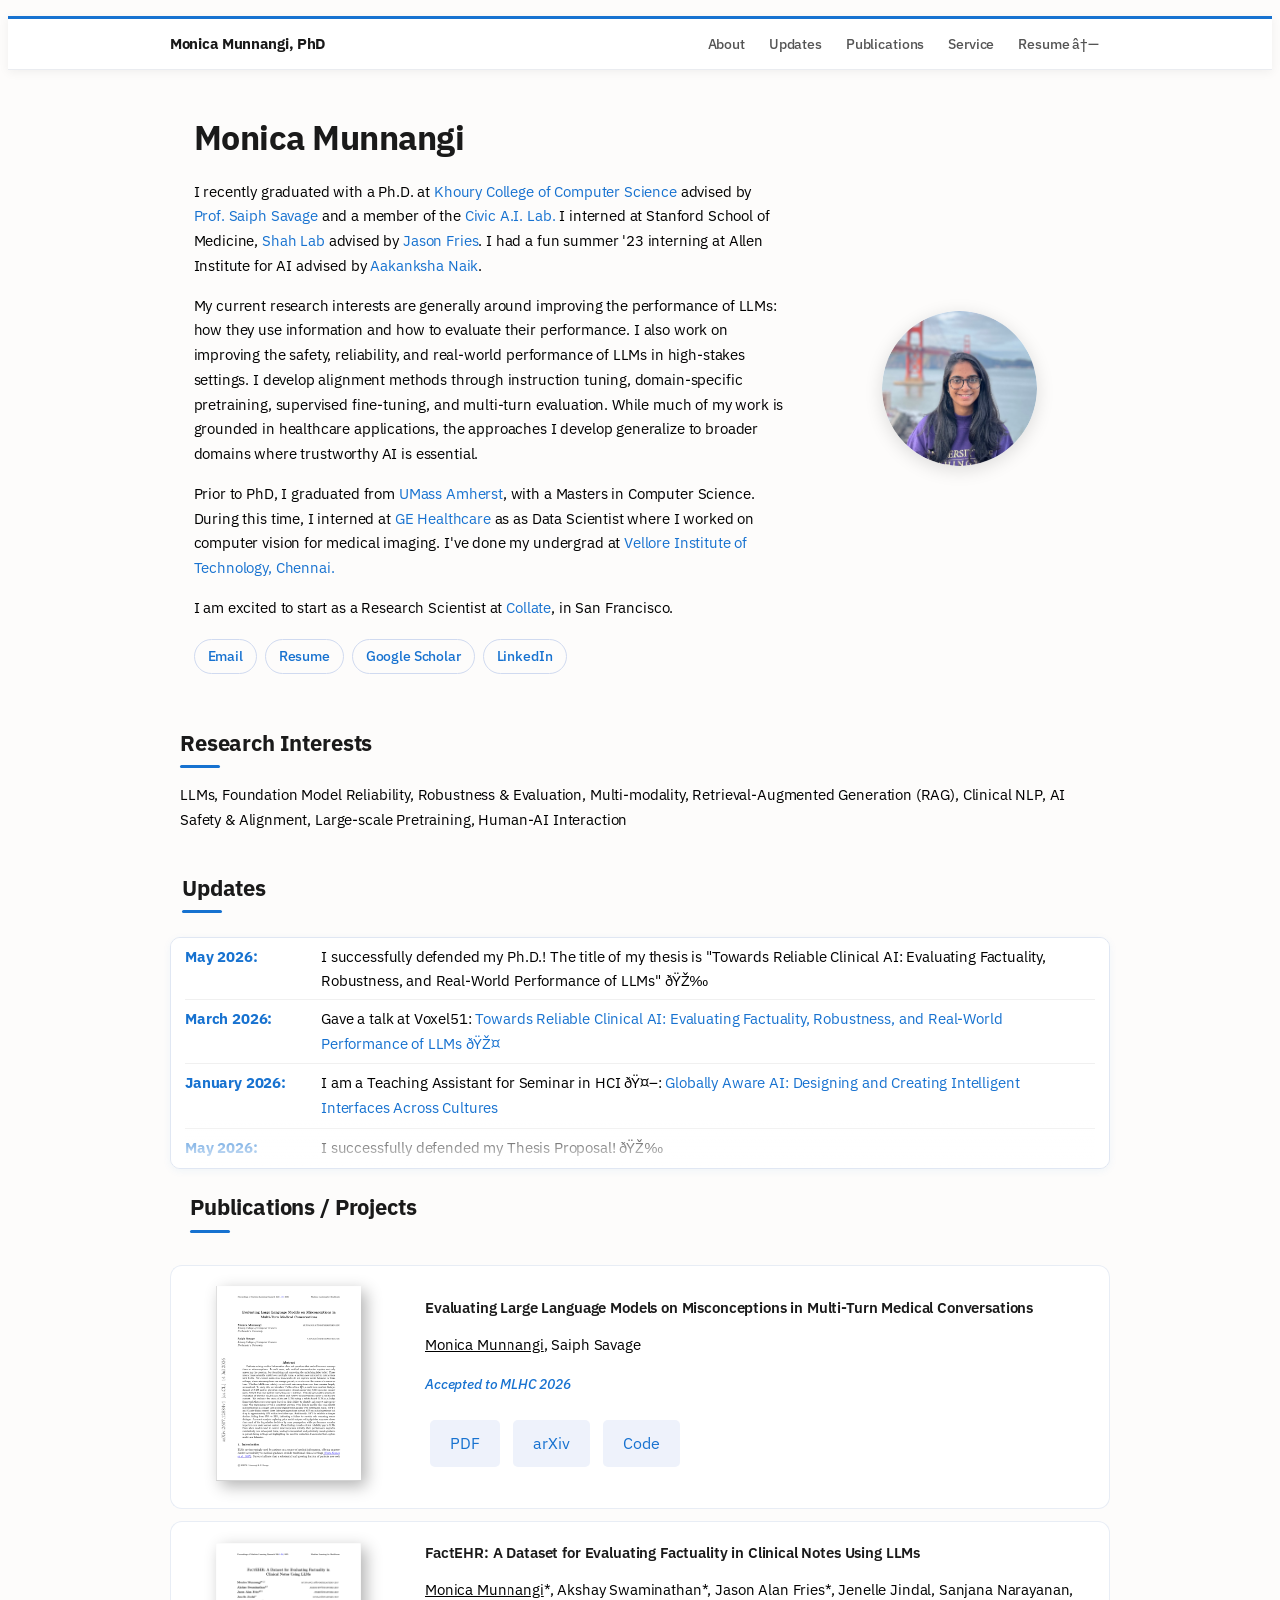
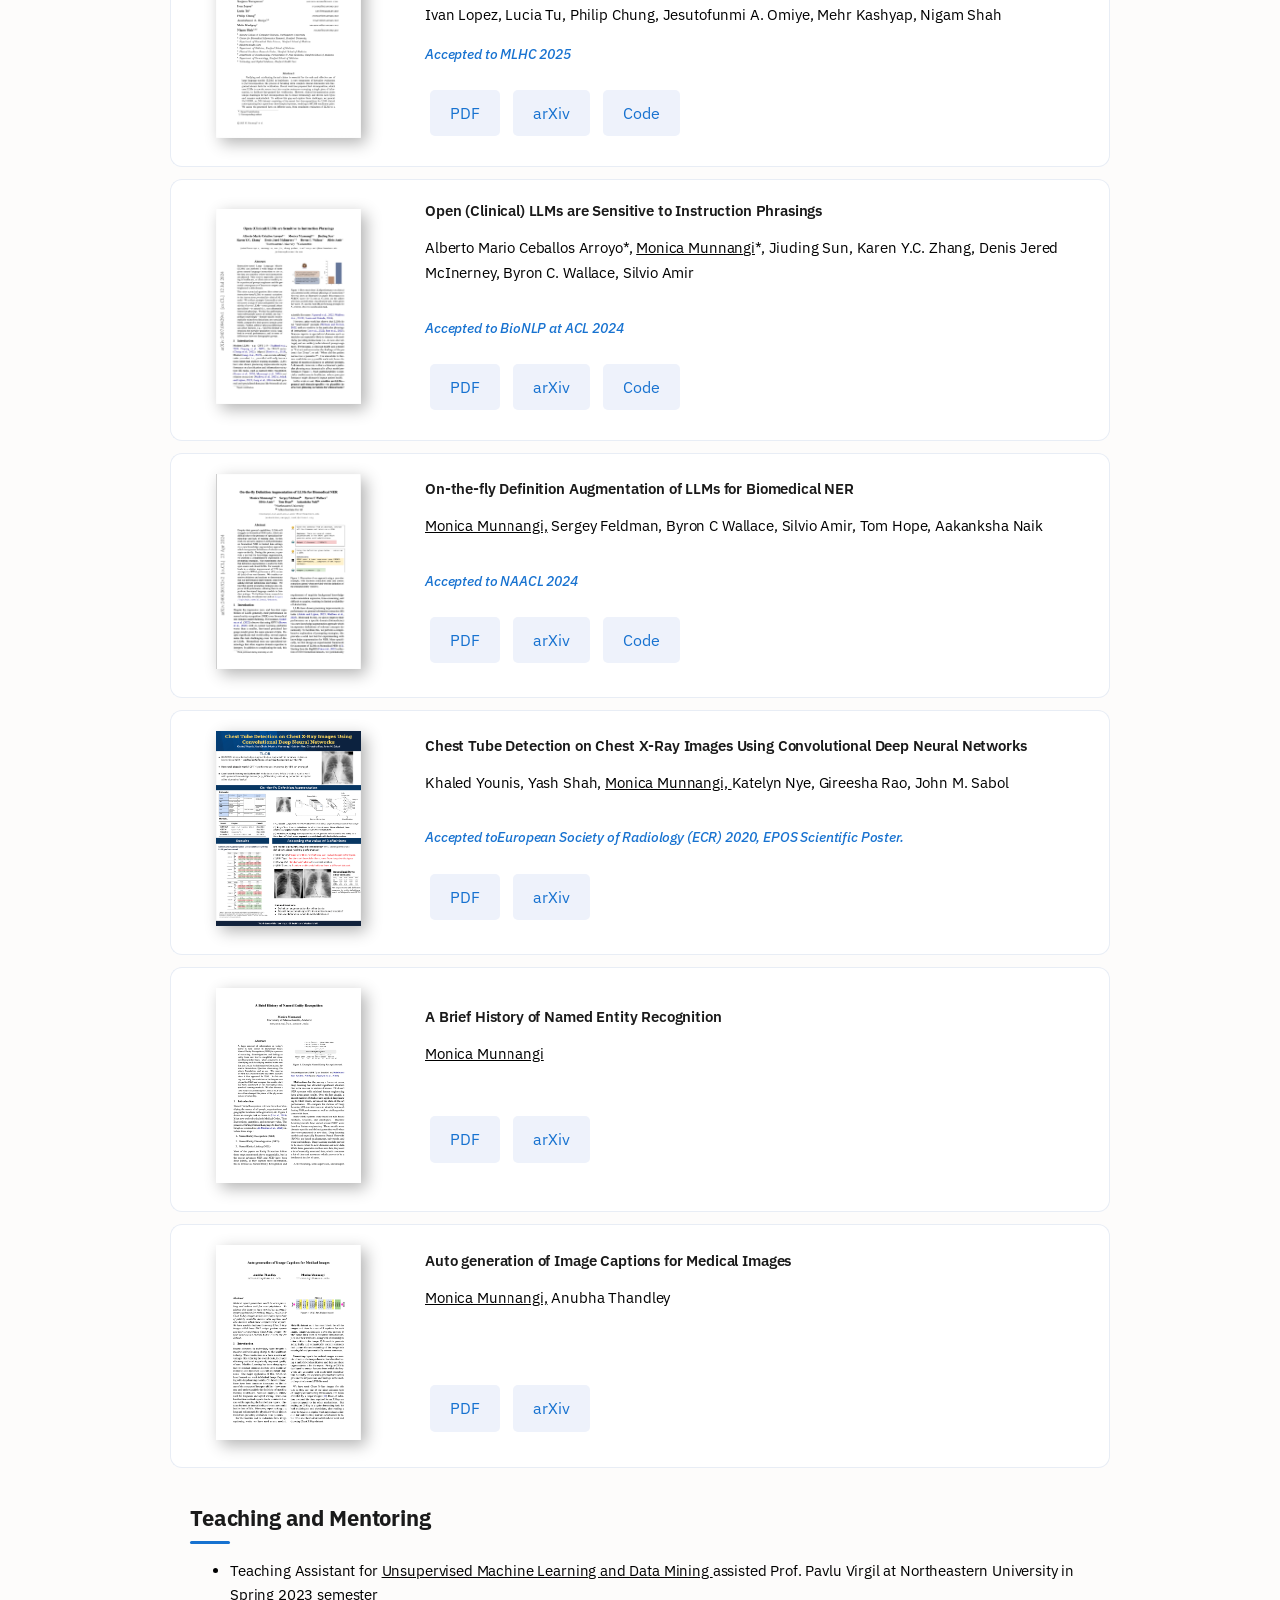
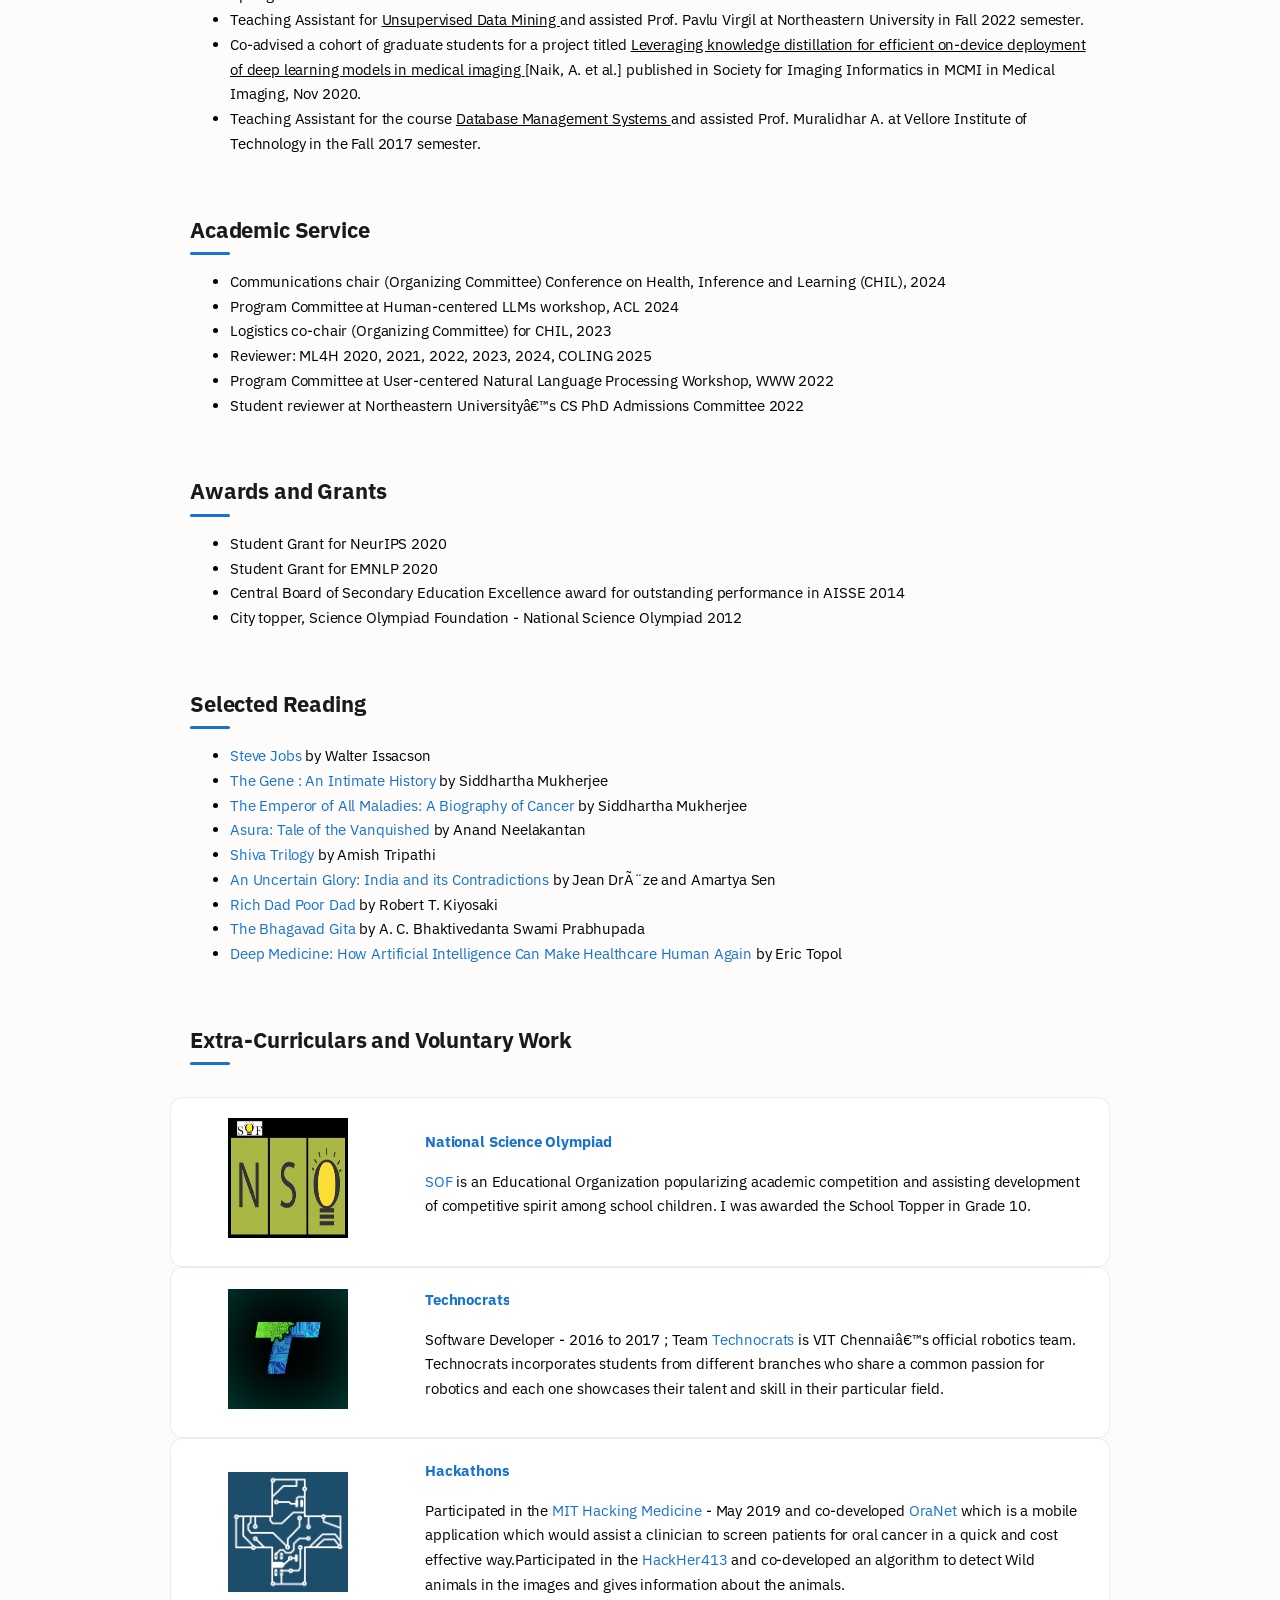
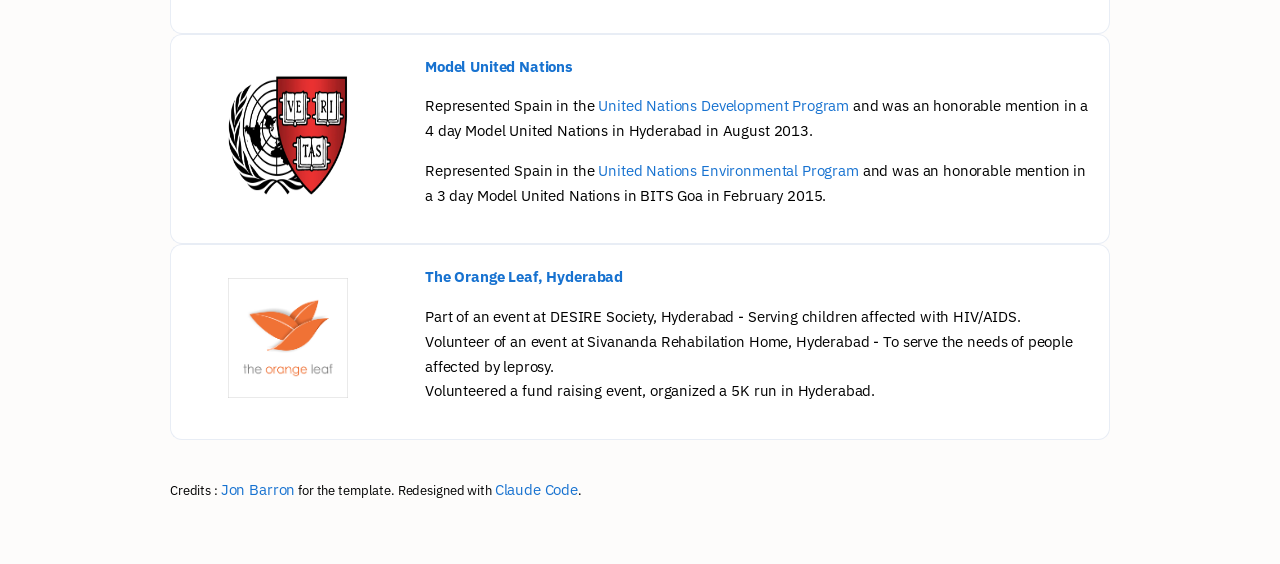
==== index.html @ e44459d0 "Updated phd title" ====
<!DOCTYPE HTML>
<html lang="en">

<style>
    /* Basic styling for buttons */
    .button {
      display: inline-block;
      padding: 10px 20px;
      margin: 10px 5px;
      font-size: 16px;
      color: white;
      text-align: center;
      text-decoration: none;
      border-radius: 5px;
      transition: background-color 0.3s;
    }

    .pdf-btn {
      background-color: #eef2fb;
      color: #1772d0;
    }

    .pdf-btn:hover {
      background-color: #1772d0;
      color: white;
    }

    .job-highlight-banner {
      margin-top: 16px;
      padding: 10px 14px;
      border-radius: 14px;
      background: linear-gradient(135deg, #dfe8ff, #91b2ff);
      color: #0f1a2b;
      border: 1px solid #6691ff;
      font-weight: 500;
      box-shadow: 0px 6px 16px rgba(15, 26, 43, 0.25);
    }

    .job-highlight-banner details {
      margin-top: 6px;
      font-weight: 400;
    }

    .job-highlight-banner summary {
      list-style: none;
      cursor: pointer;
      display: flex;
      justify-content: space-between;
      align-items: center;
      gap: 8px;
    }

    .job-highlight-banner summary::-webkit-details-marker {
      display: none;
    }

    .job-highlight-banner summary .banner-title {
      flex: 1;
      font-size: 13.5px;
      font-weight: bold;
      color: #2563eb;
    }

    .job-highlight-banner ul {
      margin: 6px 0 0 16px;
      padding: 0;
      line-height: 1.5;
    }

    .job-highlight-banner li {
      margin-bottom: 2px;
    }
  </style>
</head>
<body>



<head>
  <meta http-equiv="Content-Type" content="text/html; charset=UTF-8">
  <!-- Global site tag (gtag.js) - Google Analytics -->
  <script async src="https://www.googletagmanager.com/gtag/js?id=UA-166781485-1"></script>
  <script>
    window.dataLayer = window.dataLayer || [];
    function gtag() { dataLayer.push(arguments); }
    gtag('js', new Date());

    gtag('config', 'UA-166781485-1');
  </script>


  <title>Monica Munnangi, PhD</title>

  <meta name="author" content="Jon Barron">
  <meta name="viewport" content="width=device-width, initial-scale=1">

  <link rel="preconnect" href="https://fonts.googleapis.com">
  <link rel="preconnect" href="https://fonts.gstatic.com" crossorigin>
  <link href="https://fonts.googleapis.com/css2?family=IBM+Plex+Sans:ital,wght@0,300;0,400;0,500;0,600;0,700;1,400;1,700&display=swap" rel="stylesheet">
  <link rel="stylesheet" type="text/css" href="stylesheet.css">
  <link rel="icon" type="image/png" href="images/CICS.jpeg">
</head>

<body>

<nav class="site-nav">
  <div class="site-nav-inner">
    <a href="#about" class="nav-brand">Monica Munnangi, PhD</a>
    <div class="nav-links-list">
      <a href="#about" class="nav-menu-item">About</a>
      <a href="#updates" class="nav-menu-item">Updates</a>
      <a href="#publications" class="nav-menu-item">Publications</a>
      <a href="#service" class="nav-menu-item">Service</a>
      <a href="data/Monica_Resume_26.pdf" class="nav-menu-item" target="_blank">Resume ↗</a>
    </div>
  </div>
</nav>

  <table id="about"
    style="width:100%;max-width:940px;border:0px;border-spacing:0px;border-collapse:separate;margin-right:auto;margin-left:auto;">
    <tbody>
      <tr style="padding:0px">
        <td style="padding:0px">
          <table
            style="width:100%;border:0px;border-spacing:0px;border-collapse:separate;margin-right:auto;margin-left:auto;">
            <tbody>
              <tr style="padding:0px">
                <td style="padding:2.5%;width:68%;vertical-align:middle">
                  <p>
                    <name>Monica Munnangi</name>
                  </p>
                  
                  <!-- <div class="job-highlight-banner">
                    <details open>
                      <summary>
                        <span class="banner-title">🚀 On the Job Market (Summer 2026): Research Scientist | Applied Scientist | ML Scientist</span>
                        <span class="banner-arrow">▾</span>
                      </summary>
                      <div style="margin-top: 10px; padding-left: 15px; border-left: 3px solid #e5e7eb;">
                        <p>
                          I evaluate and build LLMs that work reliably in the real world. My research focuses on making
                          foundation models trustworthy enough to deploy in high-stakes settings like healthcare and beyond.
                        </p>
                        <p><strong>Track Record:</strong></p>
                        <ul>
                          <li>Published several papers as a lead author on LLM evaluation, safety &amp; reliability (NAACL, ACL, MLHC)</li>
                          <li>Trained &amp; fine-tuned LLMs across multi-GPU clusters (DeepSpeed, PyTorch)</li>
                          <li>Deployed production clinical AI at GE Healthcare</li>
                          <li>Built FactEHR: dataset for evaluating LLM factuality in healthcare</li>
                          <li>Built ThReadMed-QA: multi-turn medical dialogue benchmark from real patient questions</li>
                        </ul>
                        <p><strong>What I Do:</strong><br>
                          Train foundation models | Design evaluation benchmarks | Fine-tune for specialized domains | Build RAG systems | Ship production ML | Factuality and hallucinations
                        </p>
                        <p><em>Looking for roles where AI reliability matters: LLM training, evaluation infrastructure, AI safety, clinical AI, post-training and evaluating LLMs, designing benchmarks, or any position building foundation models people can trust. If there's a good fit, please <a href="mailto:monicamunnangi23@gmail.com">get in touch</a>—would love to chat.</em></p>
                      </div>
                    </details>
                  </div> -->

                  <style>
                    .job-highlight-banner details .banner-arrow {
                      transition: transform 0.2s ease;
                      font-size: 18px;
                      flex-shrink: 0;
                    }
                    .job-highlight-banner details[open] .banner-arrow {
                      transform: rotate(180deg);
                    }
                  </style>
                  <p>
                    I recently graduated with a Ph.D. at <a href="https://www.khoury.northeastern.edu/">Khoury College of
                    Computer Science</a> advised by <a href="https://www.saiph.org/">Prof. Saiph Savage</a>
                    and a member of the  <a href="https://civicai.khoury.northeastern.edu/">Civic A.I. Lab.</a>
                    I interned at Stanford School of Medicine,
                    <a href="https://shahlab.stanford.edu/">Shah Lab</a> advised by
                    <a href="https://web.stanford.edu/~jfries/">Jason Fries</a>.
                    I had a fun summer '23 interning  at Allen Institute for AI advised by
                    <a href="https://www.cs.cmu.edu/~anaik/">Aakanksha Naik</a>.
                  </p>
                  <p>
                    My current research interests are generally around improving the performance of LLMs: how they use information and how to evaluate their performance.
                    I also work on improving the safety, reliability, and real-world performance of LLMs in high-stakes settings.
                    I develop alignment methods through instruction tuning, domain-specific pretraining, supervised fine-tuning, and multi-turn evaluation.
                    While much of my work is grounded in healthcare applications, the approaches I develop generalize to broader domains where trustworthy AI is essential.

                    </p>
                  <p>
                    Prior to PhD, I graduated from <a href="https://www.umass.edu/">UMass Amherst</a>, with a Masters in Computer
                    Science. During this time, I interned at <a href="https://www.gehealthcare.com/">GE Healthcare</a> as as
                    Data Scientist where I worked on computer vision for medical imaging. I've done my undergrad at <a
                          href="http://chennai.vit.ac.in/">Vellore Institute of Technology, Chennai.</a>
                  </p>

                  <p>
                    I am excited to start as a Research Scientist at <a href="https://collate.com/company/about">Collate</a>, in San Francisco.
                  </p>

                  <p style="margin-top:14px;">
                    <a href="mailto:monicamunnangi23@gmail.com" class="nav-link">Email</a>
                    <a href="data/Monica_Resume_26.pdf" class="nav-link">Resume</a>
                    <a href="https://scholar.google.com/citations?user=7pquLIgAAAAJ&hl=en" class="nav-link">Google Scholar</a>
                    <a href="https://www.linkedin.com/in/monicamunnangi/" class="nav-link">LinkedIn</a>
                  </p>
                </td>
                <td style="padding:2.5%;width:32%;max-width:32%;text-align:center;vertical-align:middle">
                  <a href="images/monica_circle.png"><img style="width:155px;height:155px;border-radius:50%;object-fit:cover;box-shadow:0 4px 18px rgba(0,0,0,0.13);" alt="profile photo"
                      src="images/monica_circle.png" class="hoverZoomLink"></a>
                </td>
              </tr>
            </tbody>
          </table>

          <table
            style="width:100%;border:0px;border-spacing:0px;border-collapse:separate;margin-right:auto;margin-left:auto;">
            <tbody>
              <td style="padding:10px;width:100%;vertical-align:middle">
                <heading>Research Interests</heading>
                <div class="section-divider"></div>
                <p>
                  LLMs, Foundation Model Reliability, Robustness &amp; Evaluation, Multi-modality,
                  Retrieval-Augmented Generation (RAG), Clinical NLP, AI Safety &amp; Alignment,
                  Large-scale Pretraining, Human-AI Interaction
                </p>
              </td>
            </tbody>
          </table>

          <table id="updates">
           <tbody>
              <tr>
                <td style="padding:10px;width:100%;vertical-align:middle">
                  <heading>Updates</heading>
                  <div class="section-divider"></div>
            </tbody>
          </table>
          <div class="updates-scroll-wrap">
          <table class="updates-table">
             <tr><td><b>May 2026:</b></td><td>I successfully defended my Ph.D.! The title of my thesis is "Towards Reliable Clinical AI: Evaluating Factuality, Robustness, and Real-World Performance of LLMs" 🎉</a>
            </td></tr>
            <tr><td><b>March 2026:</b></td><td>Gave a talk at Voxel51: <a href=https://www.youtube.com/watch?v=XrVO05ioENI</a>Towards Reliable Clinical AI: Evaluating Factuality, Robustness, and Real-World Performance of LLMs 🎤 </a>
            </td></tr>
            <tr><td><b>January 2026:</b></td><td>I am a Teaching Assistant for Seminar in HCI 🤖: <a href=https://www.saiph.org/globalAI.html>Globally Aware AI: Designing and Creating Intelligent Interfaces Across Cultures</a>
            </td></tr>
            <tr><td><b>May 2026:</b></td><td>I successfully defended my Thesis Proposal! 🎉 </a>
            </td></tr>
            <tr><td><b>July 2025:</b></td><td>Our <a href=https://arxiv.org/abs/2412.12422>paper</a> titled "FactEHR: A Dataset for Evaluating Factuality in
            Clinical Notes Using LLMs" to appear at MLHC 2025 ⚕️, Mayo Clinic, MN </td></tr>
            <tr><td><b>August 2024:</b></td><td> Interned at <a href="https://shahlab.stanford.edu/">Shah lab</a>, advised by <a href="https://web.stanford.edu/~jfries/">Jason Fries, </a> in sunny California ☀️ </td></tr>
            <tr><td><b>August 2024:</b></td><td>Became a Ph.D. Candidate &#127881 </td></tr>
            <tr><td><b>June 2024:</b></td><td>Our <a href=https://arxiv.org/abs/2407.09429v1>paper</a> titled "Open (Clinical) LLMs are Sensitive to Instruction Phrasings" to appear at BioNLP at  &#128024; ACL 2024 in Thailand</td></tr>
            <tr><td><b>March 2024:</b></td><td>Our <a href="https://arxiv.org/abs/2404.00152">paper</a> titled "On-the-fly Definition Augmentation of LLMs for Biomedical NER" to appear at 🌄 NAACL 2024 in Mexico City </td></tr>
            <tr><td><b>August 2023:</b></td><td> Interned at <a href="https://allenai.org">Allen Institute for AI</a>, fortunate to work with <a href="https://www.cs.cmu.edu/~anaik/">Aakanksha Naik </a>, <a href="https://scholar.google.com/citations?user=C6-OMDIAAAAJ&hl=en">Sergey Feldman</a> and <a href="https://tomhoper.github.io/"> Tom Hope</a>, in beautiful Seattle &#127956; </td></tr>
            <tr><td><b>January 2023:</b></td><td>I am a Teaching Assistant for <a href=https://www.coursicle.com/neu/courses/DS/5230/>Unsupervised Machine Learning and Data Mining</a> in the Spring '23 semester
            </td></tr>
            <tr><td><b>September 2022:</b></td><td>I am a Teaching Assistant for <a href=https://www.saiph.org/globalAI.html>6220 Data Mining Techniques</a> in the Fall '22 semester
            </td></tr>
            <tr><td><b>September 2021:</b></td><td> Started my PhD at <a href="https://www.khoury.northeastern.edu/">Khoury College of Computer Science</a></td></tr>
<!--            <tr><td><b>July 2021:</b></td><td>Published my second <a-->
<!--                  href="https://monicamreddy.medium.com/a-full-cycle-of-surviving-thru-the-pandemic-july-5-20-21-c8cfe5e39629">story</a>-->
<!--                on Medium </td></tr>-->
<!--            <tr><td><b>July 2020</b></td><td>&nbsp;Attended by first ever conference - ICML 2020 &#8205;-->
<!--            <tr><td><b>June 2021:</b></td><td>&nbsp;Published my first <a>-->
<!--                  href="https://monicamreddy.medium.com/the-shortest-guide-to-starting-the-fitness-journey-92127e087263">story</a>-->
<!--                on Medium </td></tr> </td></tr>-->
<!--            <tr><td><b>May 2020:</b></td><td> Graduated from UMass Amherst with a Master in Computer Science</td></tr>-->
<!--            <tr><td><b>August 2019:</b></td><td> Interned at GE Healthcare as a Data Science intern &#128105;&#8205;&#9877; in Wisconsin  &#10052; </td></tr>-->
<!--            <tr><td><b>September 2018:</b></td><td> Started my Master in Computer Science at UMass Amherst</td></tr>-->
<!--            <tr><td><b>August 2018:</b></td><td> Graduated from VIT Chennai, with Bachelors in Computer Science</td></tr>-->
          </table>
          <div class="updates-fade"></div>
          </div>

          <table id="publications"
            style="width:100%;border:0px;border-spacing:0px;border-collapse:separate;margin-right:auto;margin-left:auto;">
            <tbody>
              <tr>
                <td style="padding:20px 20px 8px;width:100%;vertical-align:middle">
                  <heading>Publications / Projects</heading>
                  <div class="section-divider"></div>
                </td>
              </tr>
            </tbody>
          </table>

          <table class="pub-table"
            style="width:100%;border:0px;border-spacing:0 12px;border-collapse:separate;margin-right:auto;margin-left:auto;">
            <tbody>

              <tr class="pub-row" onmouseout=" learnaf_stop()" onmouseover="learnaf_start()">
                <td style="padding:20px;width:25%;vertical-align:middle">
                  <div class="one">
                    <img src="images/mlhc.png" width="145" height="195" style="box-shadow: 5px 5px 15px rgba(0, 0, 0, 0.3);">
                  </div>
                  <script type="text/javascript">
                    function learnaf_start() {
                      document.getElementById('learnaf_image').style.opacity = "1";
                    }

                    function learnaf_stop() {
                      document.getElementById('learnaf_image').style.opacity = "0";
                    }
                    learnaf_stop();
                  </script>
                </td>

                <td style="padding:20px;width:160;height:160;vertical-align:middle">
                      <h3>Evaluating Large Language Models on Misconceptions in Multi-Turn Medical Conversations </h3>
                    <p> <u>Monica Munnangi</u>, Saiph Savage </p>
                    <i class="venue">Accepted to MLHC 2026</i> </p>
                    <a href="https://arxiv.org/pdf/2607.12884" class="button pdf-btn" target="_blank">PDF</a>
                    <a href="https://arxiv.org/abs/2607.12884" class="button pdf-btn" target="_blank">arXiv</a>
                    <a href="https://github.com/monicamunnangi/ThReadMed-QA-Misc" class="button pdf-btn" target="_blank">Code</a>
                  </td>
                </tr>

              <tr class="pub-row" onmouseout=" learnaf_stop()" onmouseover="learnaf_start()">
                <td style="padding:20px;width:25%;vertical-align:middle">
                  <div class="one">
                    <img src="images/stanford.png" width="145" height="195" style="box-shadow: 5px 5px 15px rgba(0, 0, 0, 0.3);">
                  </div>
                  <script type="text/javascript">
                    function learnaf_start() {
                      document.getElementById('learnaf_image').style.opacity = "1";
                    }

                    function learnaf_stop() {
                      document.getElementById('learnaf_image').style.opacity = "0";
                    }
                    learnaf_stop();
                  </script>
                </td>

                <td style="padding:20px;width:160;height:160;vertical-align:middle">
                    <h3>FactEHR: A Dataset for Evaluating Factuality in Clinical Notes Using LLMs</h3>
                  <p> <u>Monica Munnangi</u>*, Akshay Swaminathan*, Jason Alan Fries*, Jenelle Jindal, Sanjana Narayanan,
                    Ivan Lopez, Lucia Tu, Philip Chung, Jesutofunmi A. Omiye, Mehr Kashyap, Nigam Shah
                  </p>
                  <i class="venue">Accepted to MLHC 2025</i> </p>
                  <a href="https://arxiv.org/pdf/2412.12422" class="button pdf-btn" target="_blank">PDF</a>
                  <a href="https://arxiv.org/abs/2412.12422" class="button pdf-btn" target="_blank">arXiv</a>
                  <a href="https://github.com/som-shahlab/factehr" class="button pdf-btn" target="_blank">Code</a>
                </td>
              </tr>

              <tr class="pub-row" onmouseout=" learnaf_stop()" onmouseover="learnaf_start()">
                <td style="padding:20px;width:25%;vertical-align:middle">
                  <div class="one">
                    <img src="images/robust.png" width="145" height="195" style="box-shadow: 5px 5px 15px rgba(0, 0, 0, 0.3);">
                  </div>
                  <script type="text/javascript">
                    function learnaf_start() {
                      document.getElementById('learnaf_image').style.opacity = "1";
                    }

                    function learnaf_stop() {
                      document.getElementById('learnaf_image').style.opacity = "0";
                    }
                    learnaf_stop();
                  </script>
                </td>

                <td style="padding:20px;width:160;height:160;vertical-align:middle">
                    <h3>Open (Clinical) LLMs are Sensitive to Instruction Phrasings</h3>
                  <p> Alberto Mario Ceballos Arroyo*, <u>Monica Munnangi</u>*, Jiuding Sun, Karen Y.C. Zhang, Denis Jered McInerney, Byron C. Wallace, Silvio Amir<br /> <br />
                  <i class="venue">Accepted to BioNLP at ACL 2024</i> </p>
                  <a href="https://arxiv.org/pdf/2407.09429" class="button pdf-btn" target="_blank">PDF</a>
                  <a href="https://arxiv.org/abs/2407.09429" class="button pdf-btn" target="_blank">arXiv</a>
                  <a href="https://github.com/alceballosa/clin-robust" class="button pdf-btn" target="_blank">Code</a>
                </td>
              </tr>

              <tr class="pub-row" onmouseout=" learnaf_stop()" onmouseover="learnaf_start()">
                <td style="padding:20px;width:25%;vertical-align:middle">
                  <div class="one">
                    <img src="images/Ai2.png" width="145" height="195" style="box-shadow: 5px 5px 15px rgba(0, 0, 0, 0.3);">
                  </div>
                  <script type="text/javascript">
                    function learnaf_start() {
                      document.getElementById('learnaf_image').style.opacity = "1";
                    }

                    function learnaf_stop() {
                      document.getElementById('learnaf_image').style.opacity = "0";
                    }
                    learnaf_stop();
                  </script>
                </td>

                <td style="padding:20px;width:160;height:160;vertical-align:middle">
                    <h3>On-the-fly Definition Augmentation of LLMs for Biomedical NER</h3>
                  <p> <u> Monica Munnangi,</u> Sergey Feldman, Byron C Wallace, Silvio Amir, Tom Hope, Aakanksha Naik<br /> <br />
                  <i class="venue">Accepted to NAACL 2024</i> </p>
                  <a href="https://arxiv.org/pdf/2404.00152" class="button pdf-btn" target="_blank">PDF</a>
                  <a href="https://arxiv.org/abs/2404.00152" class="button pdf-btn" target="_blank">arXiv</a>
                  <a href="https://github.com/allenai/beacon" class="button pdf-btn" target="_blank">Code</a>
                </td>
              </tr>

              <tr class="pub-row" onmouseout=" learnaf_stop()" onmouseover="learnaf_start()">
                <td style="padding:20px;width:25%;vertical-align:middle">
                  <div class="one">
                    <img src="images/ge.png" width="145" height="195" style="box-shadow: 5px 5px 15px rgba(0, 0, 0, 0.3);">
                  </div>
                  <script type="text/javascript">
                    function learnaf_start() {
                      document.getElementById('learnaf_image').style.opacity = "1";
                    }

                    function learnaf_stop() {
                      document.getElementById('learnaf_image').style.opacity = "0";
                    }
                    learnaf_stop();
                  </script>
                </td>

                <td style="padding:20px;width:160;height:160;vertical-align:middle">
                    <h3>Chest Tube Detection on Chest X-Ray Images Using Convolutional Deep Neural Networks</h3>
                  <p>Khaled Younis, Yash Shah, <u> Monica Munnangi, </u> Katelyn Nye, Gireesha Rao, John M. Sabol <br /> <br />
                  <i class="venue">Accepted toEuropean Society of Radiology (ECR) 2020, EPOS Scientific Poster.</i> </p>
                  <a href="https://epos.myesr.org/poster/esr" class="button pdf-btn" target="_blank">PDF</a>
                  <a href="https://epos.myesr.org/poster/esr" class="button pdf-btn" target="_blank">arXiv</a>
                </td>
              </tr>

              <tr class="pub-row" onmouseout=" learnaf_stop()" onmouseover="learnaf_start()">
                <td style="padding:20px;width:25%;vertical-align:middle">
                  <div class="one">
                    <img src="images/ner.png" width="145" height="195" style="box-shadow: 5px 5px 15px rgba(0, 0, 0, 0.3);">
                  </div>
                  <script type="text/javascript">
                    function learnaf_start() {
                      document.getElementById('learnaf_image').style.opacity = "1";
                    }

                    function learnaf_stop() {
                      document.getElementById('learnaf_image').style.opacity = "0";
                    }
                    learnaf_stop();
                  </script>
                </td>

                <td style="padding:20px;width:160;height:160;vertical-align:middle">
                    <h3>A Brief History of Named Entity Recognition</h3>
                  <p> <u> Monica Munnangi  </u> </p> <br />
                  <a href="https://arxiv.org/abs/2411.05057" class="button pdf-btn" target="_blank">PDF</a>
                  <a href="https://arxiv.org/pdf/2411.05057" class="button pdf-btn" target="_blank">arXiv</a>
                </td>
              </tr>

              <tr class="pub-row" onmouseout=" learnaf_stop()" onmouseover="learnaf_start()">
                <td style="padding:20px;width:25%;vertical-align:middle">
                  <div class="one">
                    <img src="images/682.png" width="145" height="195" style="box-shadow: 5px 5px 15px rgba(0, 0, 0, 0.3);">
                  </div>
                  <script type="text/javascript">
                    function learnaf_start() {
                      document.getElementById('learnaf_image').style.opacity = "1";
                    }

                    function learnaf_stop() {
                      document.getElementById('learnaf_image').style.opacity = "0";
                    }
                    learnaf_stop();
                  </script>
                </td>

                <td style="padding:20px;width:160;height:160;vertical-align:middle">
                    <h3>Auto generation of Image Captions for Medical Images</h3>
                  <p> <u> Monica Munnangi,</u> Anubha Thandley </p> <br /> <br />
                  <a href="https://openreview.net/forum?id=SygnyqYHpH&referrer=%5Bthe%20profile%20of%20Monica%20Munnangi%5D(%2Fprofile%3Fid%3D~Monica_Munnangi1)" class="button pdf-btn" target="_blank">PDF</a>
                  <a href="https://openreview.net/forum?id=SygnyqYHpH&referrer=%5Bthe%20profile%20of%20Monica%20Munnangi%5D(%2Fprofile%3Fid%3D~Monica_Munnangi1)" class="button pdf-btn" target="_blank">arXiv</a>
                </td>
              </tr>
            </tbody>
          </table>

          <table id="service" style="width:100%;border:0px;border-spacing:0px;border-collapse:separate;margin-right:auto;margin-left:auto;">
      <tbody>
        <td style="padding:20px;width:100%;vertical-align:middle">
          <heading>Teaching and Mentoring</heading>
          <div class="section-divider"></div>
          <ul>
            <li>Teaching Assistant for <u> Unsupervised Machine Learning and Data Mining </u> assisted Prof. Pavlu Virgil
                    at Northeastern University in Spring 2023 semester
            </li>
            <li> Teaching Assistant for <u> Unsupervised Data Mining </u> and assisted Prof. Pavlu Virgil at
              Northeastern University in Fall 2022 semester.
            </li>
            <li> Co-advised a cohort of graduate students for a project titled <u>Leveraging knowledge
              distillation for efficient on-device deployment of deep learning models in medical imaging </u> [Naik, A. et al.]
              published in Society for Imaging Informatics in MCMI in Medical Imaging, Nov 2020.
            </li>
            <li> Teaching Assistant for the course <u> Database Management Systems </u> and assisted Prof. Muralidhar A. at
              Vellore Institute of Technology in the Fall 2017 semester.
            </li>
          </ul>
        </td>
      </tbody>
    </table>

    <table style="width:100%;border:0px;border-spacing:0px;border-collapse:separate;margin-right:auto;margin-left:auto;">
      <tbody>
        <td style="padding:20px;width:100%;vertical-align:middle">
          <heading>Academic Service</heading>
          <div class="section-divider"></div>
          <ul>
            <li> Communications chair (Organizing Committee) Conference on Health, Inference and Learning (CHIL), 2024
            </li>
            <li> Program Committee at Human-centered LLMs workshop, ACL 2024
            </li>
            <li> Logistics co-chair (Organizing Committee) for CHIL, 2023
            </li>
            <li> Reviewer: ML4H 2020, 2021, 2022, 2023, 2024, COLING 2025
            </li>
            <li> Program Committee at User-centered Natural Language Processing Workshop, WWW 2022
            </li>
            <li>Student reviewer at Northeastern University’s CS PhD Admissions Committee 2022
            </li>
          </ul>
        </td>
      </tbody>
    </table>

    <table style="width:100%;border:0px;border-spacing:0px;border-collapse:separate;margin-right:auto;margin-left:auto;">
      <tbody>
        <td style="padding:20px;width:100%;vertical-align:middle">
          <heading>Awards and Grants</heading>
          <div class="section-divider"></div>
          <ul>
            <li> Student Grant for NeurIPS 2020
            </li>
            <li> Student Grant for EMNLP 2020
            </li>
            <li> Central Board of Secondary Education Excellence award for outstanding performance in AISSE 2014
            </li>
            <li> City topper, Science Olympiad Foundation - National Science Olympiad 2012
            </li>
          </ul>
        </td>
      </tbody>
    </table>

    <table style="width:100%;border:0px;border-spacing:0px;border-collapse:separate;margin-right:auto;margin-left:auto;">
      <tbody>
        <td style="padding:20px;width:100%;vertical-align:middle">
          <heading>Selected Reading</heading>
          <div class="section-divider"></div>
          <ul>
            <li><a href="https://www.amazon.com/Steve-Jobs-Walter-Isaacson/dp/1451648537">Steve Jobs</a> by Walter
              Issacson
            </li>
            <li><a
                href="https://www.amazon.com/Gene-Intimate-History-Siddhartha-Mukherjee/dp/147673352X/ref=sr_1_2?dchild=1&keywords=the+gene&qid=1606448831&s=books&sr=1-2">The
                Gene : An Intimate History</a> by Siddhartha Mukherjee</li>
            <li><a
                href="https://www.amazon.com/Emperor-All-Maladies-Biography-Cancer/dp/1439170916/ref=pd_bxgy_img_2/135-6164799-2811314?_encoding=UTF8&pd_rd_i=1439170916&pd_rd_r=47f5d7d3-a3ee-4c35-b2d1-5b463e3a2835&pd_rd_w=iSzEk&pd_rd_wg=OBvPQ&pf_rd_p=f325d01c-4658-4593-be83-3e12ca663f0e&pf_rd_r=E8SHZ1AJZMV86QCRX16N&psc=1&refRID=E8SHZ1AJZMV86QCRX16N">The
                Emperor of All Maladies: A Biography of
                Cancer</a> by Siddhartha Mukherjee</li>
            <li><a
                href="https://www.amazon.com/ASURA-Vanquished-Mr-Anand-Neelakantan/dp/938157605X/ref=sr_1_1?dchild=1&keywords=asura&qid=1606449064&s=books&sr=1-1">Asura:
                Tale of the Vanquished</a> by Anand Neelakantan</li>
            <li><a
                href="https://www.amazon.com/s?k=shiva+trilogy+by+amish&i=stripbooks&crid=12UHULLTMLUYA&sprefix=shiva+trilo%2Cstripbooks%2C150&ref=nb_sb_ss_ts-a-p_1_11">Shiva
                Trilogy
              </a> by Amish Tripathi</li>
            <li><a
                href="https://www.amazon.com/Uncertain-Glory-India-its-Contradictions/dp/0691165521/ref=sr_1_1?crid=EC6UZU1E7ZXB&dchild=1&keywords=an+uncertain+glory+india+and+its+contradictions&qid=1606449909&sprefix=an+uncertain+glo%2Caudible%2C176&sr=8-1">An
                Uncertain Glory: India and its Contradictions
              </a> by
              Jean Drèze and
              Amartya Sen</li>
            <li><a
                href="https://www.amazon.com/Rich-Dad-Poor-Dad-Robert-T-Kiyosaki-audio/dp/B008BUHTLE/ref=sr_1_2?crid=1AR0154HYMJ9C&dchild=1&keywords=rich+dad+poor+dad&qid=1606449844&s=books&sprefix=rich+dad%2Cstripbooks%2C158&sr=1-2">Rich
                Dad Poor Dad</a> by Robert T. Kiyosaki</li>
            <li><a
                href="https://www.amazon.com/Bhagavad-Gita-Hardcover-Telugu-Bhaktivedanta-Prabhupada/dp/9382472126/ref=sr_1_2?crid=3W4ZKCXB13Q2K&dchild=1&keywords=bhagavad+gita+telugu&qid=1606450327&sprefix=bhagavad+gita+telugu%2Caps%2C161&sr=8-2">The
                Bhagavad Gita</a> by A. C. Bhaktivedanta Swami Prabhupada</li>
            <li><a
                href="https://www.amazon.com/Deep-Medicine-Artificial-Intelligence-Healthcare/dp/1541644638/ref=sr_1_2?crid=2C87NMS19C66M&dchild=1&keywords=deep+medicine&qid=1606450392&sprefix=deep+med%2Caps%2C172&sr=8-2">
                Deep Medicine: How Artificial Intelligence Can Make Healthcare Human Again</a> by Eric Topol</li>
          </ul>
        </td>
      </tbody>
    </table>

    <table width="100%" align="center" border="0" cellspacing="0" cellpadding="20">
      <tbody>
        <tr>
          <td>
            <heading>Extra-Curriculars and Voluntary Work</heading>
          <div class="section-divider"></div>
          </td>
        </tr>
      </tbody>
    </table>
    <table style="width:100%;border:0px;border-spacing:0px;border-collapse:separate;margin-right:auto;margin-left:auto;">
      <tbody>

        <tr class="pub-row" onmouseout="learnaf_stop()" onmouseover="learnaf_start()">
          <td style="padding:20px;width:25%;vertical-align:middle">
            <div class="one">
              <img src='images/nso.jpeg' width="120" height="120">
            </div>
            <script type="text/javascript">
              function learnaf_start() {
                document.getElementById('learnaf_image').style.opacity = "1";
              }

              function learnaf_stop() {
                document.getElementById('learnaf_image').style.opacity = "0";
              }
              learnaf_stop()
            </script>
          </td>
          <td style="padding:20px;width:75%;vertical-align:middle">
            <a href="">
              <papertitle>National Science Olympiad</papertitle>
            </a>
            <p>
              <a href="http://www.sofworld.org/">SOF</a>
              is an Educational Organization popularizing academic competition and assisting development of competitive
              spirit among school children.
              I was awarded the School Topper in Grade 10.
            </p>
          </td>
        </tr>

      </tbody>
    </table>

    <table style="width:100%;border:0px;border-spacing:0px;border-collapse:separate;margin-right:auto;margin-left:auto;">
      <tbody>

        <tr class="pub-row" onmouseout="learnaf_stop()" onmouseover="learnaf_start()">
          <td style="padding:20px;width:25%;vertical-align:middle">
            <div class="one">
              <img src='images/technocrats.png' width="120" height="120">
            </div>
            <script type="text/javascript">
              function learnaf_start() {
                document.getElementById('learnaf_image').style.opacity = "1";
              }

              function learnaf_stop() {
                document.getElementById('learnaf_image').style.opacity = "0";
              }
              learnaf_stop()
            </script>
          </td>
          <td style="padding:20px;width:75%;vertical-align:middle">
            <a href="">
              <papertitle>Technocrats</papertitle>
            </a>
            <p>Software Developer - 2016 to 2017 ; Team <a href="http://www.technocratsrobotics.in/">Technocrats</a> is
              VIT Chennai’s official robotics team.
              Technocrats incorporates students from different
              branches who share a common passion for robotics and each one showcases their talent and skill in their
              particular field. </p>
          </td>
        </tr>

      </tbody>
    </table>

    <table style="width:100%;border:0px;border-spacing:0px;border-collapse:separate;margin-right:auto;margin-left:auto;">
      <tbody>

        <tr class="pub-row" onmouseout="learnaf_stop()" onmouseover="learnaf_start()">
          <td style="padding:20px;width:25%;vertical-align:middle">
            <div class="one">
              <img src='images/Hackmed.png' width="120" height="120">
            </div>
            <script type="text/javascript">
              function learnaf_start() {
                document.getElementById('learnaf_image').style.opacity = "1";
              }

              function learnaf_stop() {
                document.getElementById('learnaf_image').style.opacity = "0";
              }
              learnaf_stop()
            </script>
          </td>
          <td style="padding:20px;width:75%;vertical-align:middle">
            <a href="">
              <papertitle>Hackathons</papertitle>
            </a>
            <p>Participated in the <a href="https://hackingmedicine.mit.edu/">MIT Hacking Medicine</a> - May 2019 and
              co-developed <a
                href="https://docs.google.com/presentation/d/1mZH6b9qn8dbchzpBJB1j6pwAW72FpbAKOq-SJbXpqf8/edit?usp=sharing">OraNet</a>
              which is a mobile application which would assist a clinician to screen patients for oral cancer in a quick
              and cost
              effective way.Participated in the <a href="https://www.hackher413.com/">HackHer413</a> and co-developed an
              algorithm to
              detect Wild animals in the images and gives information about the animals. </p>
          </td>
        </tr>

      </tbody>
    </table>

    <table style="width:100%;border:0px;border-spacing:0px;border-collapse:separate;margin-right:auto;margin-left:auto;">
      <tbody>

        <tr class="pub-row" onmouseout="learnaf_stop()" onmouseover="learnaf_start()">
          <td style="padding:20px;width:25%;vertical-align:middle">
            <div class="one">
              <img src='images/hmun-logo.png' width="120" height="120">
            </div>
            <script type="text/javascript">
              function learnaf_start() {
                document.getElementById('learnaf_image').style.opacity = "1";
              }

              function learnaf_stop() {
                document.getElementById('learnaf_image').style.opacity = "0";
              }
              learnaf_stop()
            </script>
          </td>
          <td style="padding:20px;width:75%;vertical-align:middle">
            <a href="">
              <papertitle>Model United Nations</papertitle>
            </a>
            <p>Represented Spain in the <a href="https://www.hmunindia.org/coming-soon">United Nations Development
                Program</a> and was an honorable mention in a 4 day Model United Nations in Hyderabad in August 2013. </p>
            <p>Represented Spain in the <a href="http://bitsmun.co.in/">United Nations Environmental
                Program</a> and was an honorable mention in a 3 day Model United Nations in BITS Goa in February 2015.</p>
          </td>
        </tr>

      </tbody>
    </table>

    <table style="width:100%;border:0px;border-spacing:0px;border-collapse:separate;margin-right:auto;margin-left:auto;">
      <tbody>

        <tr class="pub-row" onmouseout="learnaf_stop()" onmouseover="learnaf_start()">
          <td style="padding:20px;width:25%;vertical-align:middle">
            <div class="one">
              <img src='images/Orange_leaf.png' width="120" height="120">
            </div>
            <script type="text/javascript">
              function learnaf_start() {
                document.getElementById('learnaf_image').style.opacity = "1";
              }

              function learnaf_stop() {
                document.getElementById('learnaf_image').style.opacity = "0";
              }
              learnaf_stop()
            </script>
          </td>
          <td style="padding:20px;width:75%;vertical-align:middle">
            <a href="">
              <papertitle>The Orange Leaf, Hyderabad</papertitle>
            </a>
            <p>Part of an event at DESIRE Society, Hyderabad - Serving children affected with HIV/AIDS. <br>
              Volunteer of an event at Sivananda Rehabilation Home, Hyderabad - To serve the needs of people affected by
              leprosy. <br>
              Volunteered a fund raising event, organized a 5K run in Hyderabad.
            </p>
          </td>
        </tr>

      </tbody>
    </table>


  <table style="width:100%;border:0px;border-spacing:0px;border-collapse:separate;margin-right:auto;margin-left:auto;">
    <tbody>
      <tr>
        <td style="padding:0px">
          <br>
          <p style="text-align:left;font-size:small;">
            Credits : <a href="https://github.com/jonbarron/jonbarron_website">Jon Barron</a> for the template. Redesigned with <a href="https://claude.ai/code">Claude Code</a>.
          </p>
        </td>
      </tr>
    </tbody>
  </table>
  </td>
  </tr>
  </table>
</body>

</table>
</html>
---- stylesheet.css ----
@import url('https://fonts.googleapis.com/css2?family=IBM+Plex+Sans:ital,wght@0,300;0,400;0,500;0,600;0,700;1,400;1,700&display=swap');

html {
  scroll-behavior: smooth;
}

/* Sticky navbar */
.site-nav {
  position: sticky;
  top: 0;
  z-index: 200;
  background: white;
  border-bottom: 1px solid #eaecf0;
  border-top: 3px solid #1772d0;
  box-shadow: 0 2px 10px rgba(0,0,0,0.06);
}

.site-nav-inner {
  max-width: 940px;
  margin: 0 auto;
  display: flex;
  align-items: center;
  justify-content: space-between;
  padding: 0 24px;
  height: 50px;
}

.nav-brand {
  font-size: 15px;
  font-weight: 700;
  color: #1a1a1a;
  letter-spacing: -0.3px;
  text-decoration: none;
  font-family: 'IBM Plex Sans', sans-serif;
}

.nav-brand:hover {
  color: #1772d0;
}

.nav-links-list {
  display: flex;
  gap: 2px;
}

.nav-menu-item {
  font-size: 13.5px;
  color: #555;
  padding: 6px 11px;
  border-radius: 6px;
  font-weight: 500;
  text-decoration: none;
  transition: all 0.15s;
  font-family: 'IBM Plex Sans', sans-serif;
  letter-spacing: -0.01em;
}

.nav-menu-item:hover {
  color: #1772d0;
  background: #f0f5ff;
}

/* Section scroll offset for sticky nav */
#about, #updates, #publications, #service {
  scroll-margin-top: 58px;
}

a {
  color: #1772d0;
  text-decoration: none;
}

a:focus,
a:hover {
  color: #f09228;
  text-decoration: none;
}

body,
td,
th,
tr,
p,
a {
  font-family: 'IBM Plex Sans', 'Lato', Verdana, Helvetica, sans-serif;
  font-size: 15px;
  line-height: 1.65;
  letter-spacing: -0.01em;
}

body {
  background-color: #fdfcfb;
  padding: 8px 0 40px;
}

strong {
  font-family: 'IBM Plex Sans', 'Lato', Verdana, Helvetica, sans-serif;
  font-size: 15px;
}

heading {
  font-family: 'IBM Plex Sans', 'Lato', Verdana, Helvetica, sans-serif;
  font-size: 22px;
  font-weight: 700;
  color: #1a1a1a;
  display: block;
  margin-bottom: 4px;
}

papertitle {
  font-family: 'IBM Plex Sans', 'Lato', Verdana, Helvetica, sans-serif;
  font-size: 15px;
  font-weight: 700;
}

name {
  font-family: 'IBM Plex Sans', 'Lato', Verdana, Helvetica, sans-serif;
  font-size: 34px;
  font-weight: 700;
  letter-spacing: -0.5px;
  color: #1a1a1a;
}

.section-divider {
  height: 3px;
  width: 40px;
  background-color: #1772d0;
  border-radius: 2px;
  margin-bottom: 12px;
}

.one {
  width: 160px;
  position: relative;
  display: inline-flex;
  align-items: center;
  justify-content: center;
}

.two {
  width: 160px;
  height: 160px;
  position: absolute;
  transition: opacity .2s ease-in-out;
  -moz-transition: opacity .2s ease-in-out;
  -webkit-transition: opacity .2s ease-in-out;
}

.fade {
  transition: opacity .2s ease-in-out;
  -moz-transition: opacity .2s ease-in-out;
  -webkit-transition: opacity .2s ease-in-out;
}

span.highlight {
  background-color: #ffffd0;
}

/* Publication card rows */
table.pub-table {
  border-collapse: separate;
}

tr.pub-row td {
  background: white;
  border-top: 1px solid #e8edf5;
  border-bottom: 1px solid #e8edf5;
  vertical-align: middle;
  transition: background 0.15s;
}

tr.pub-row td:first-child {
  border-left: 1px solid #e8edf5;
  border-radius: 12px 0 0 12px;
  padding: 18px 16px 18px 18px;
  width: 22%;
  text-align: center;
  vertical-align: middle;
}

tr.pub-row td:last-child {
  border-right: 1px solid #e8edf5;
  border-radius: 0 12px 12px 0;
  padding: 18px 20px;
}

tr.pub-row:hover td {
  background: #f8faff;
}

i.venue {
  color: #1772d0;
  font-style: italic;
  font-weight: 500;
  font-size: 13.5px;
  display: block;
  margin-top: 6px;
}

h3 {
  font-size: 15px;
  font-weight: 600;
  color: #1a1a1a;
  line-height: 1.4;
  margin: 0 0 6px 0;
}

/* Nav pill links */
a.nav-link {
  display: inline-block;
  padding: 5px 13px;
  margin: 3px 4px 3px 0;
  border: 1.5px solid #d0daf0;
  border-radius: 20px;
  font-size: 14px;
  font-weight: 500;
  color: #1772d0;
  transition: all 0.2s;
}

a.nav-link:hover {
  background-color: #1772d0;
  border-color: #1772d0;
  color: white;
}

/* Updates scroll container */
.updates-scroll-wrap {
  position: relative;
  max-height: 230px;
  overflow-y: auto;
  padding: 0 14px;
  border: 1px solid #e0e7f3;
  border-radius: 10px;
  background: white;
  box-shadow: 0 2px 8px rgba(23,114,208,0.06);
  scrollbar-width: thin;
  scrollbar-color: #d0daf0 transparent;
}

.updates-scroll-wrap::-webkit-scrollbar {
  width: 4px;
}

.updates-scroll-wrap::-webkit-scrollbar-track {
  background: transparent;
}

.updates-scroll-wrap::-webkit-scrollbar-thumb {
  background-color: #d0daf0;
  border-radius: 4px;
}

.updates-fade {
  position: sticky;
  bottom: 0;
  left: 0;
  right: 0;
  height: 48px;
  background: linear-gradient(to bottom, transparent, white);
  pointer-events: none;
  margin-top: -48px;
}

/* Updates table styling */
table.updates-table {
  width: 100%;
  border-collapse: collapse;
}

table.updates-table td {
  padding: 7px 10px 7px 0;
  vertical-align: top;
  border-bottom: 1px solid #f0f0f0;
  font-size: 15px;
  line-height: 1.55;
}

table.updates-table td:first-child {
  white-space: nowrap;
  font-weight: 600;
  color: #1772d0;
  padding-right: 16px;
  min-width: 120px;
}

/* Updates table row hover */
table.updates-table tr:hover td {
  background-color: #f5f8ff;
}
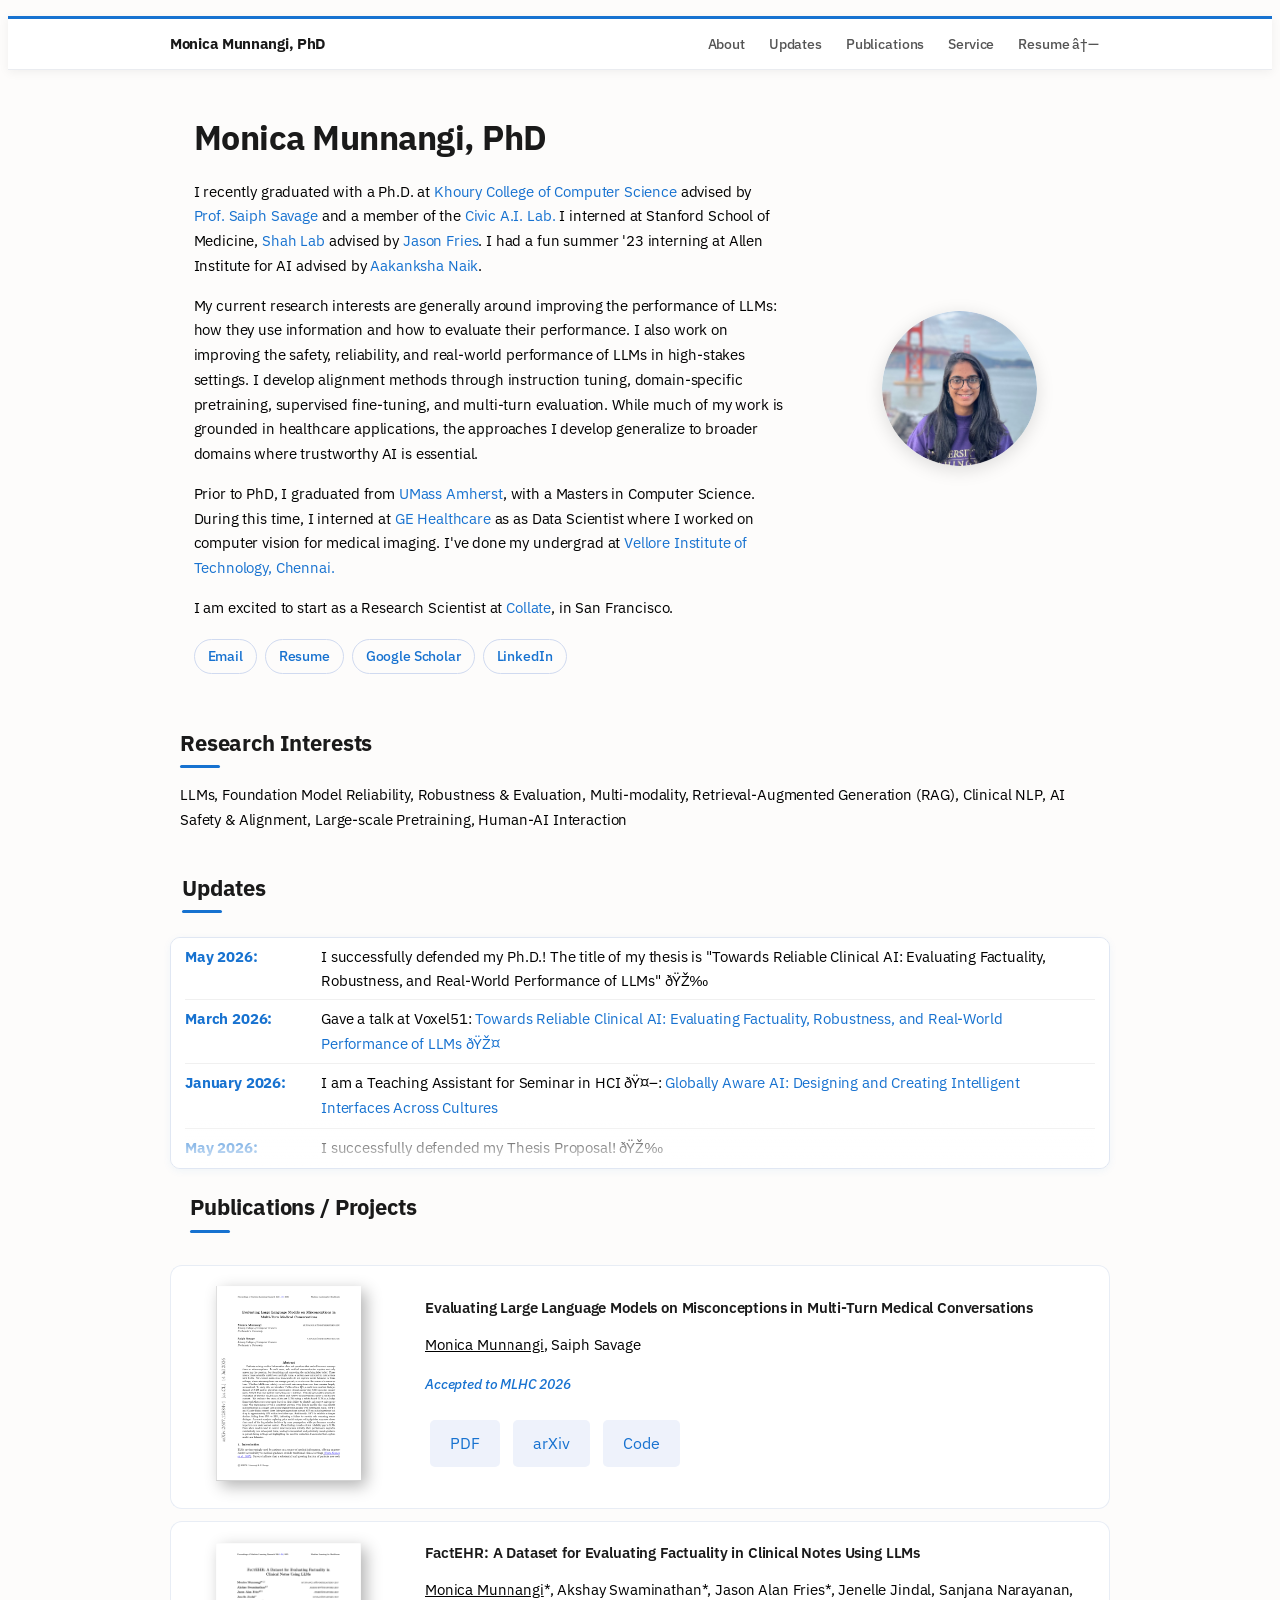
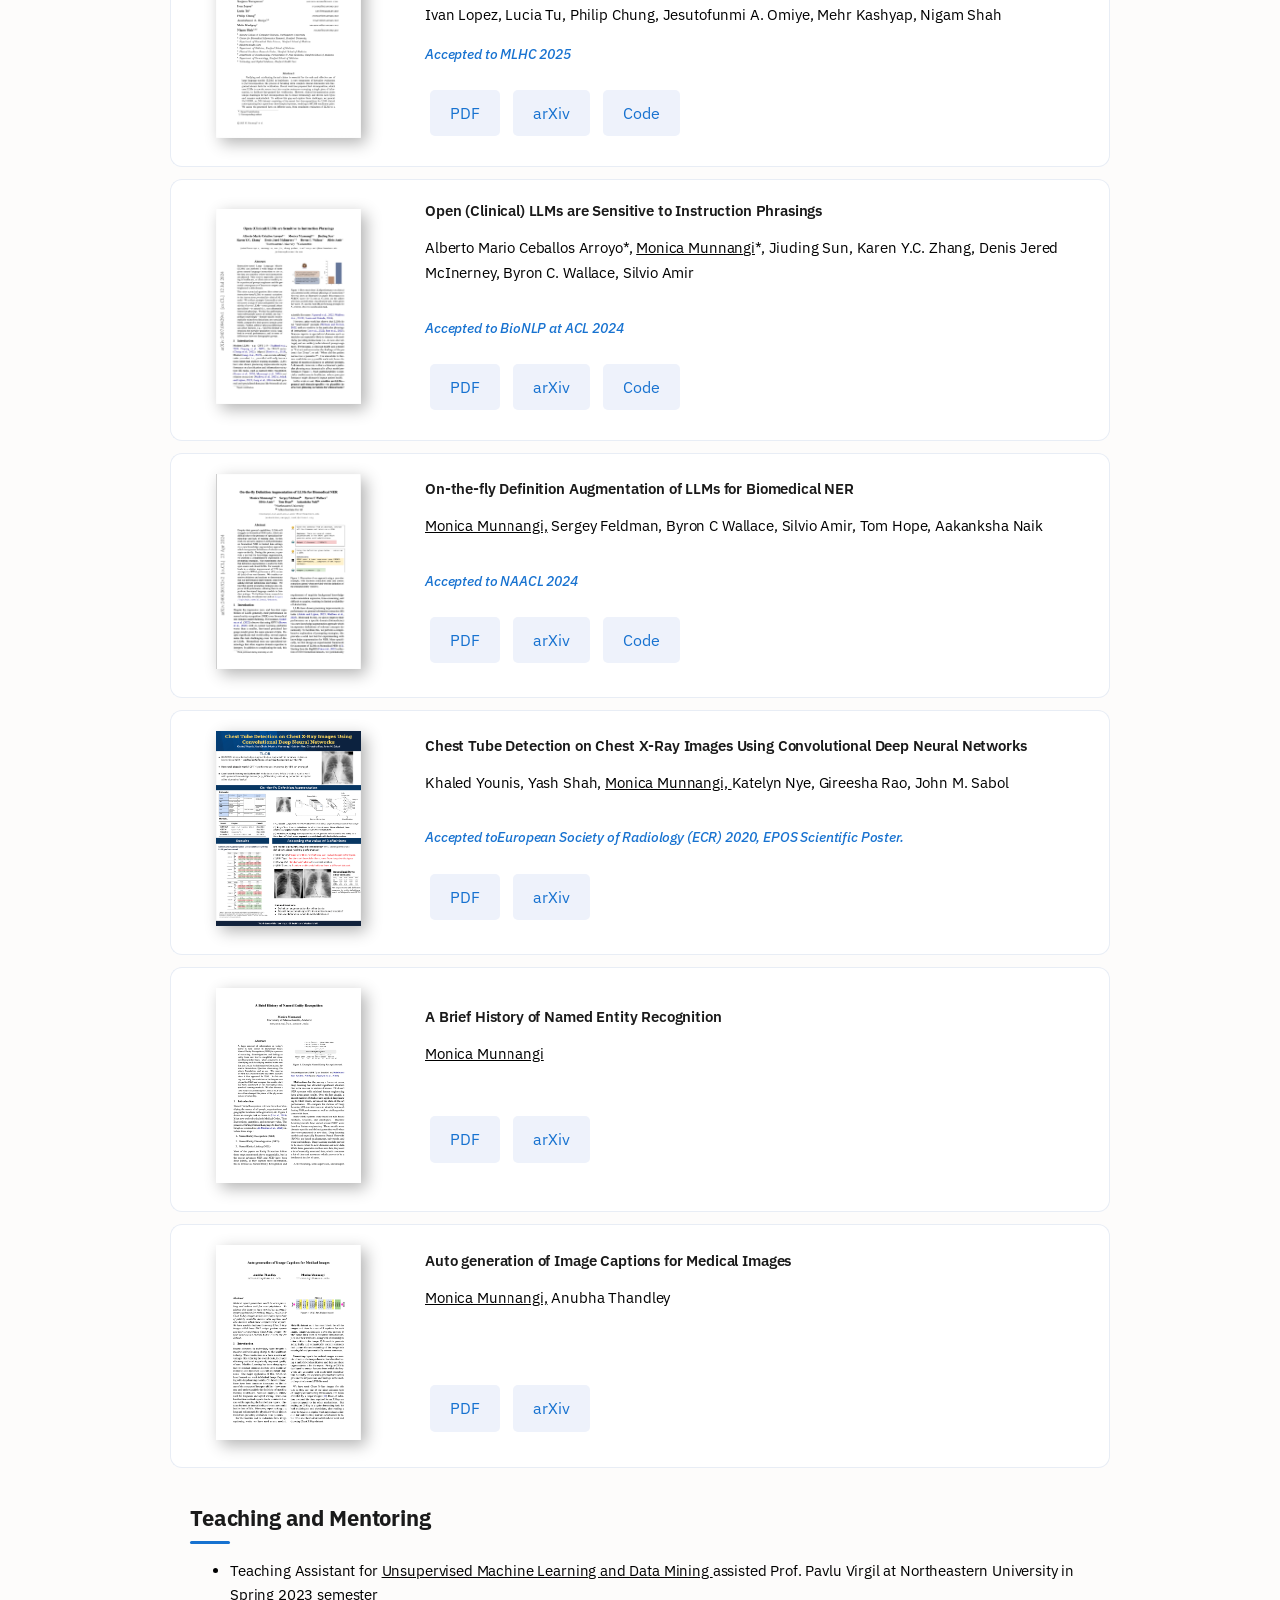
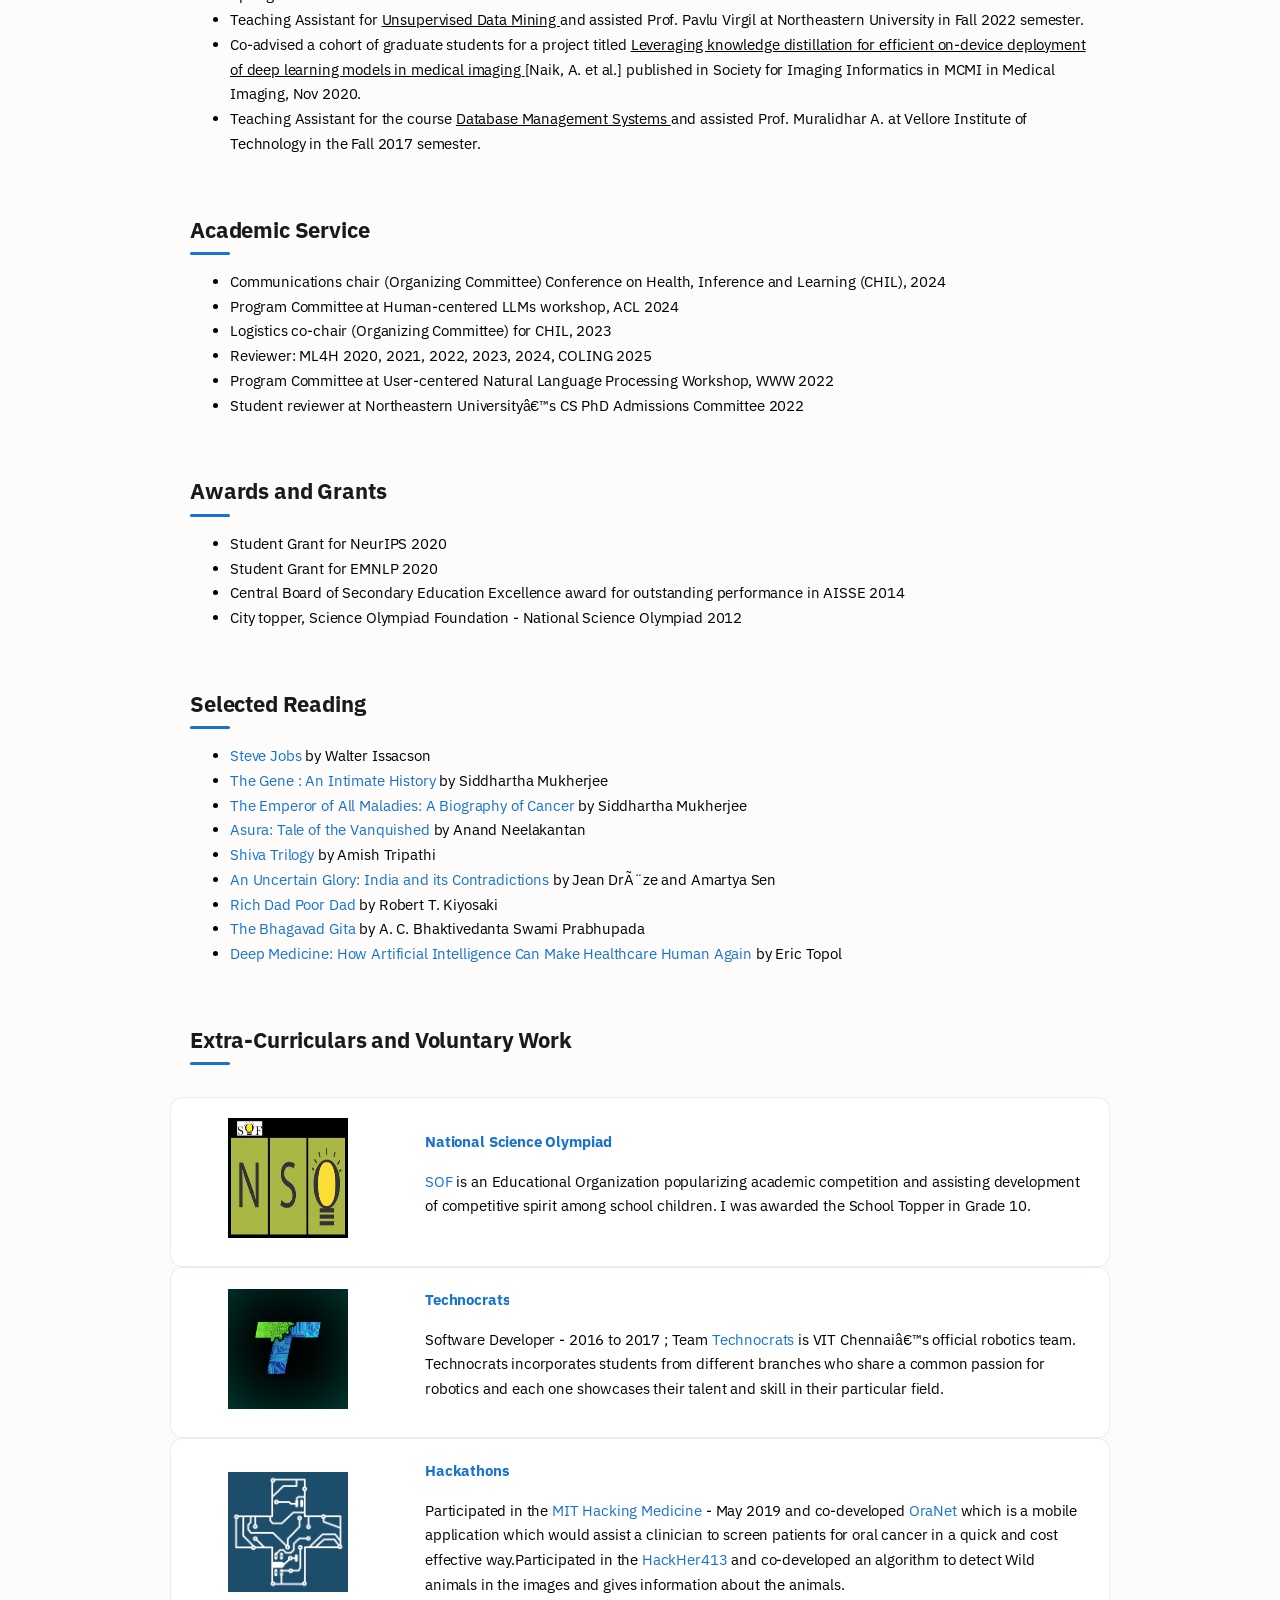
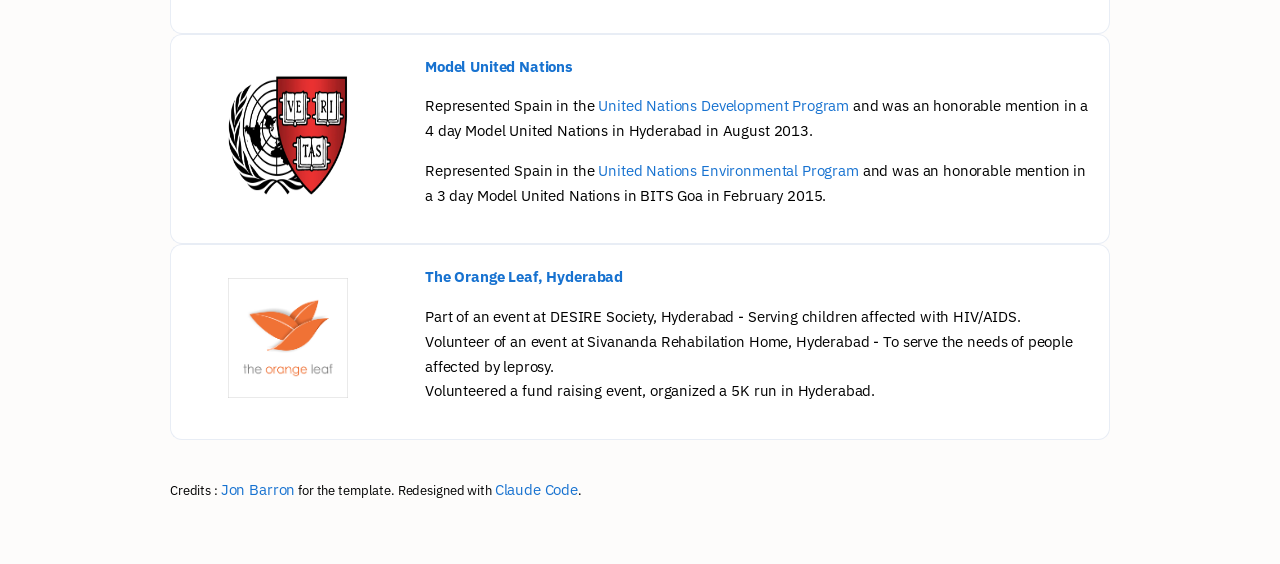
==== commit 92620679: "Updated phd title" ====
--- a/index.html
+++ b/index.html
@@ -127,7 +127,7 @@
               <tr style="padding:0px">
                 <td style="padding:2.5%;width:68%;vertical-align:middle">
                   <p>
-                    <name>Monica Munnangi</name>
+                    <name>Monica Munnangi, PhD</name>
                   </p>
                   
                   <!-- <div class="job-highlight-banner">
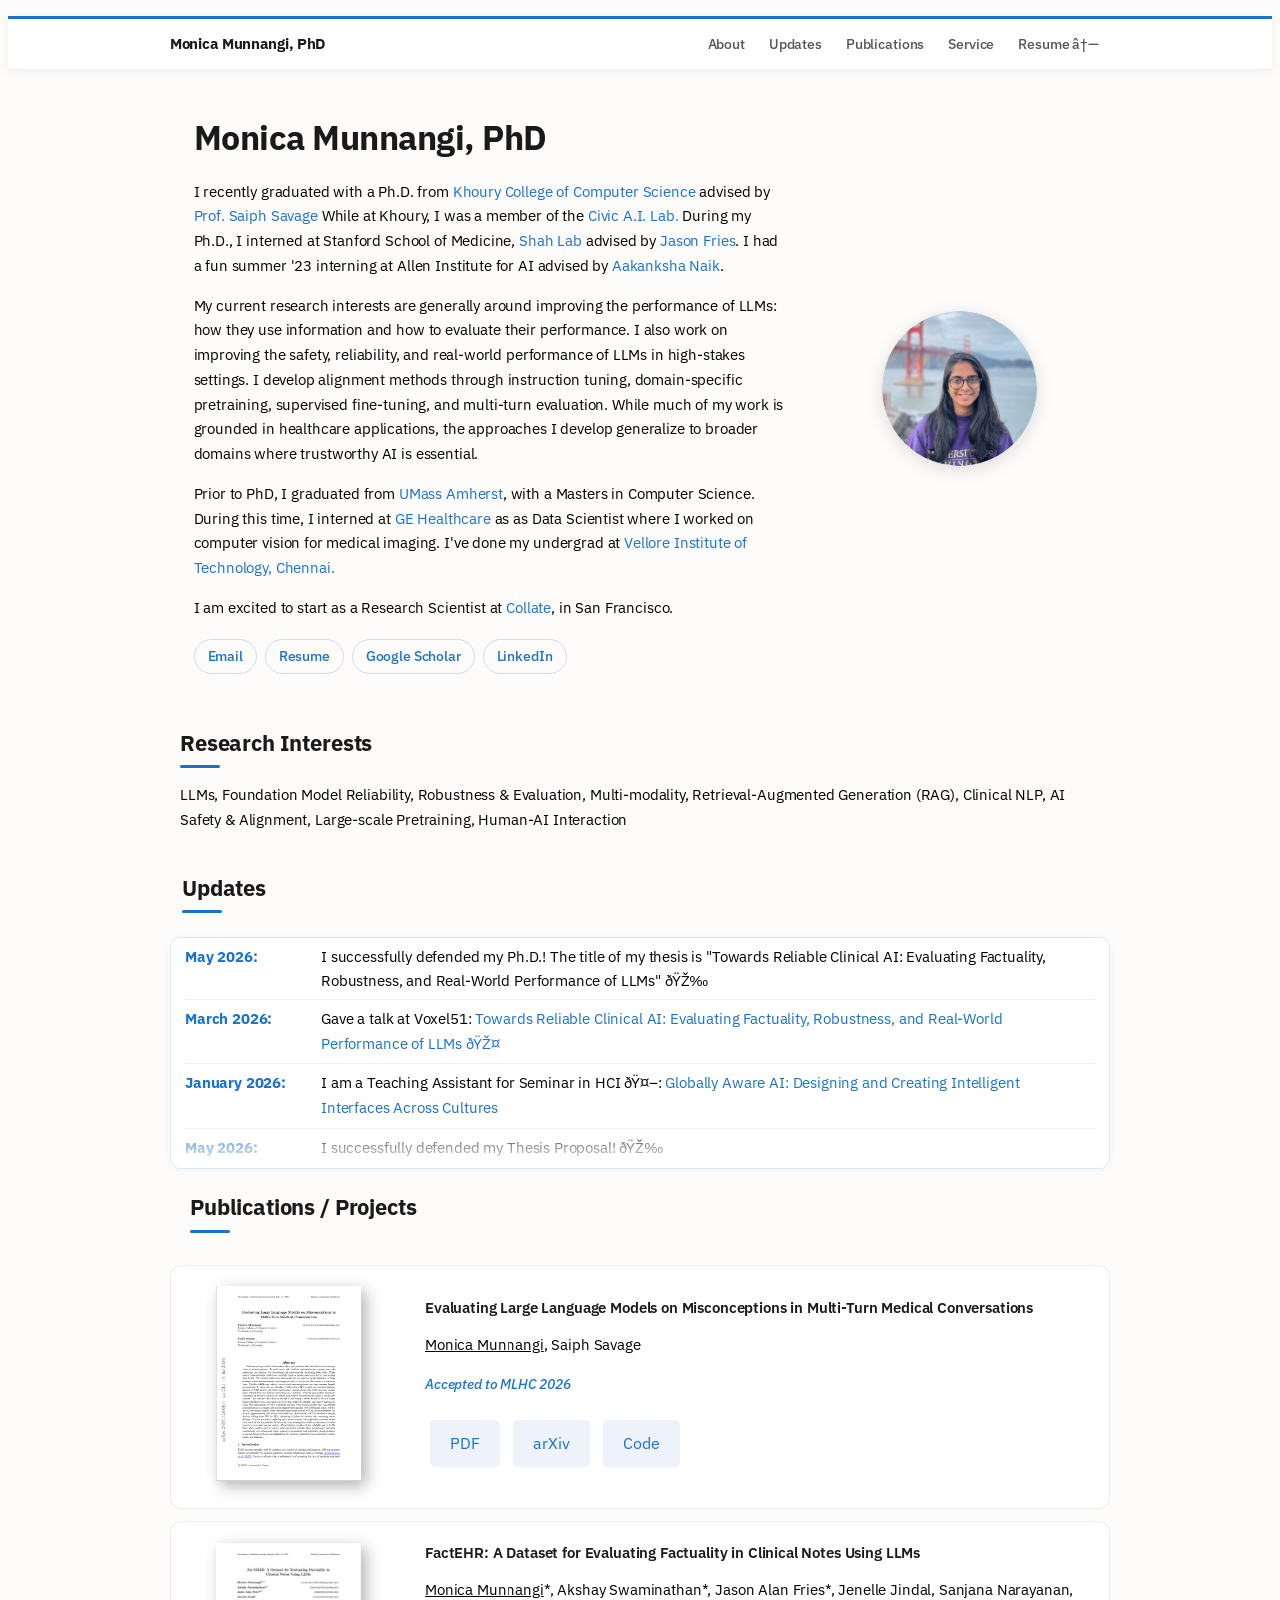
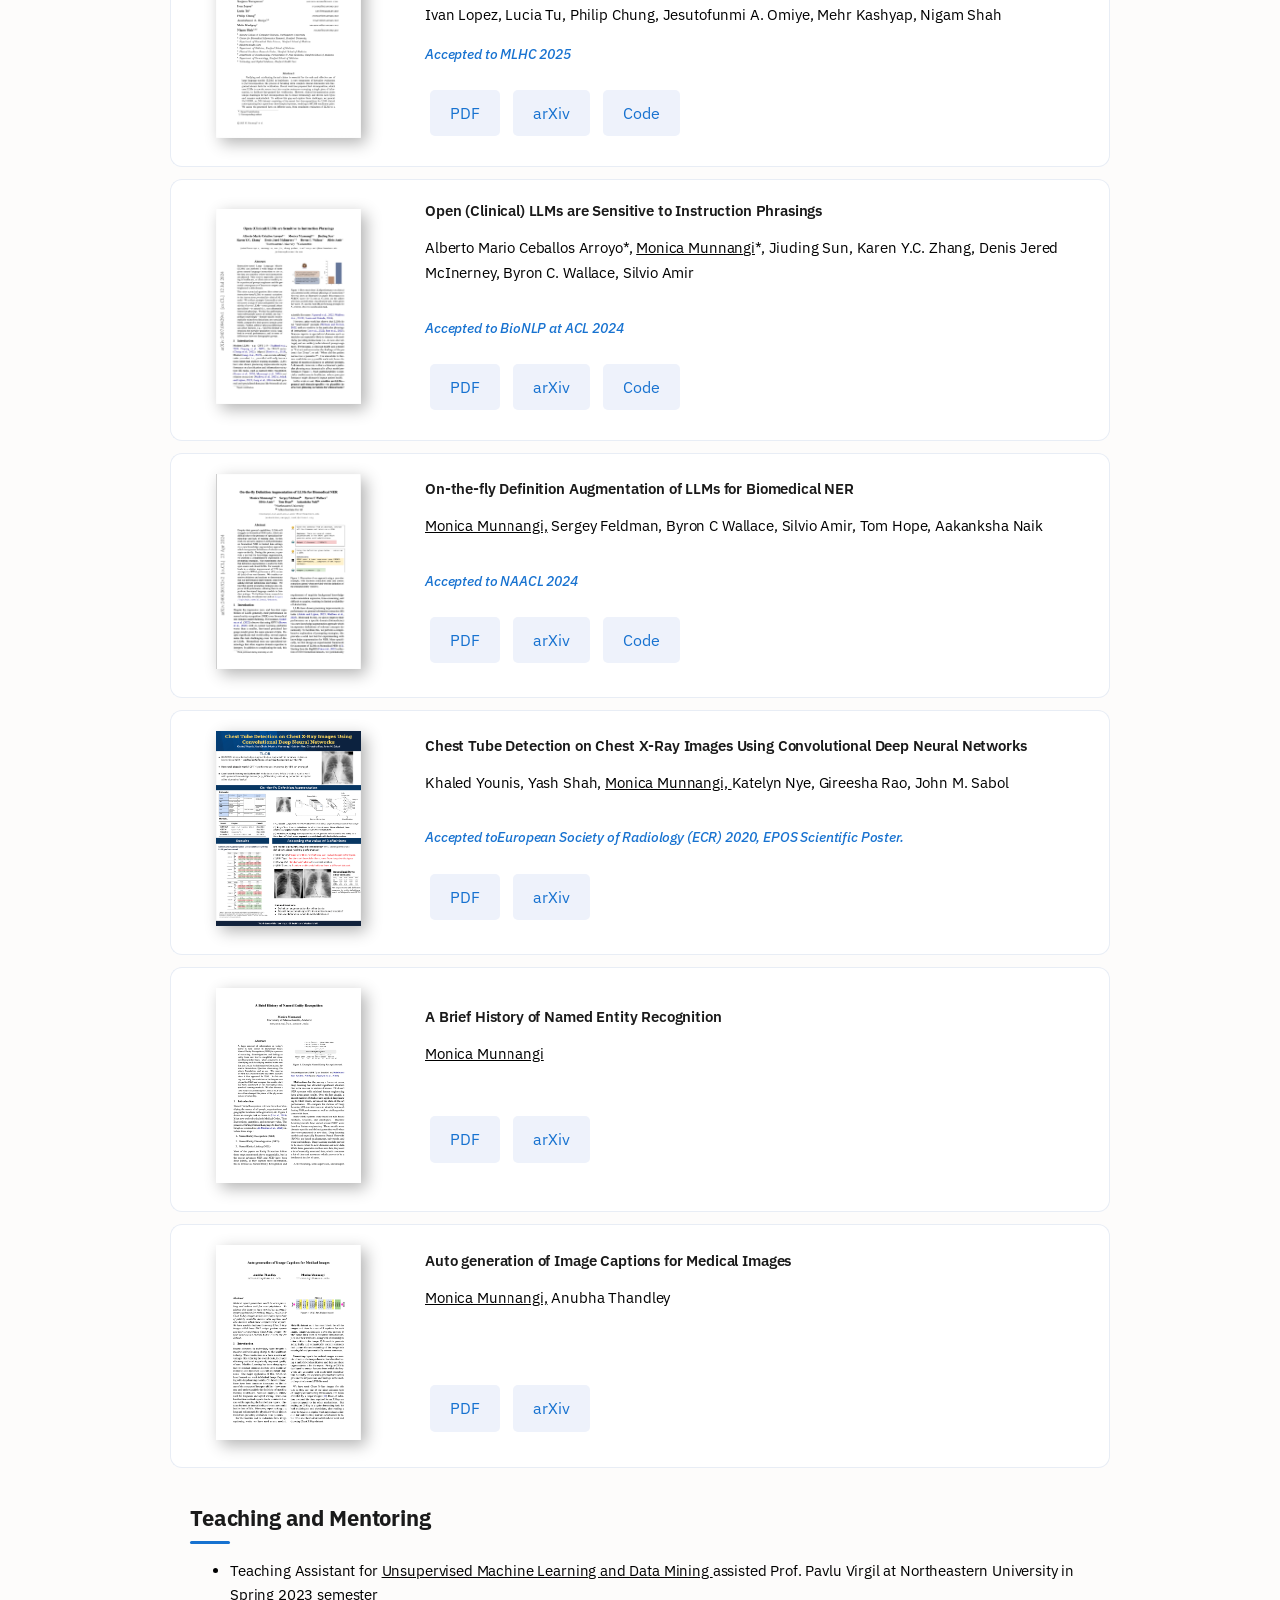
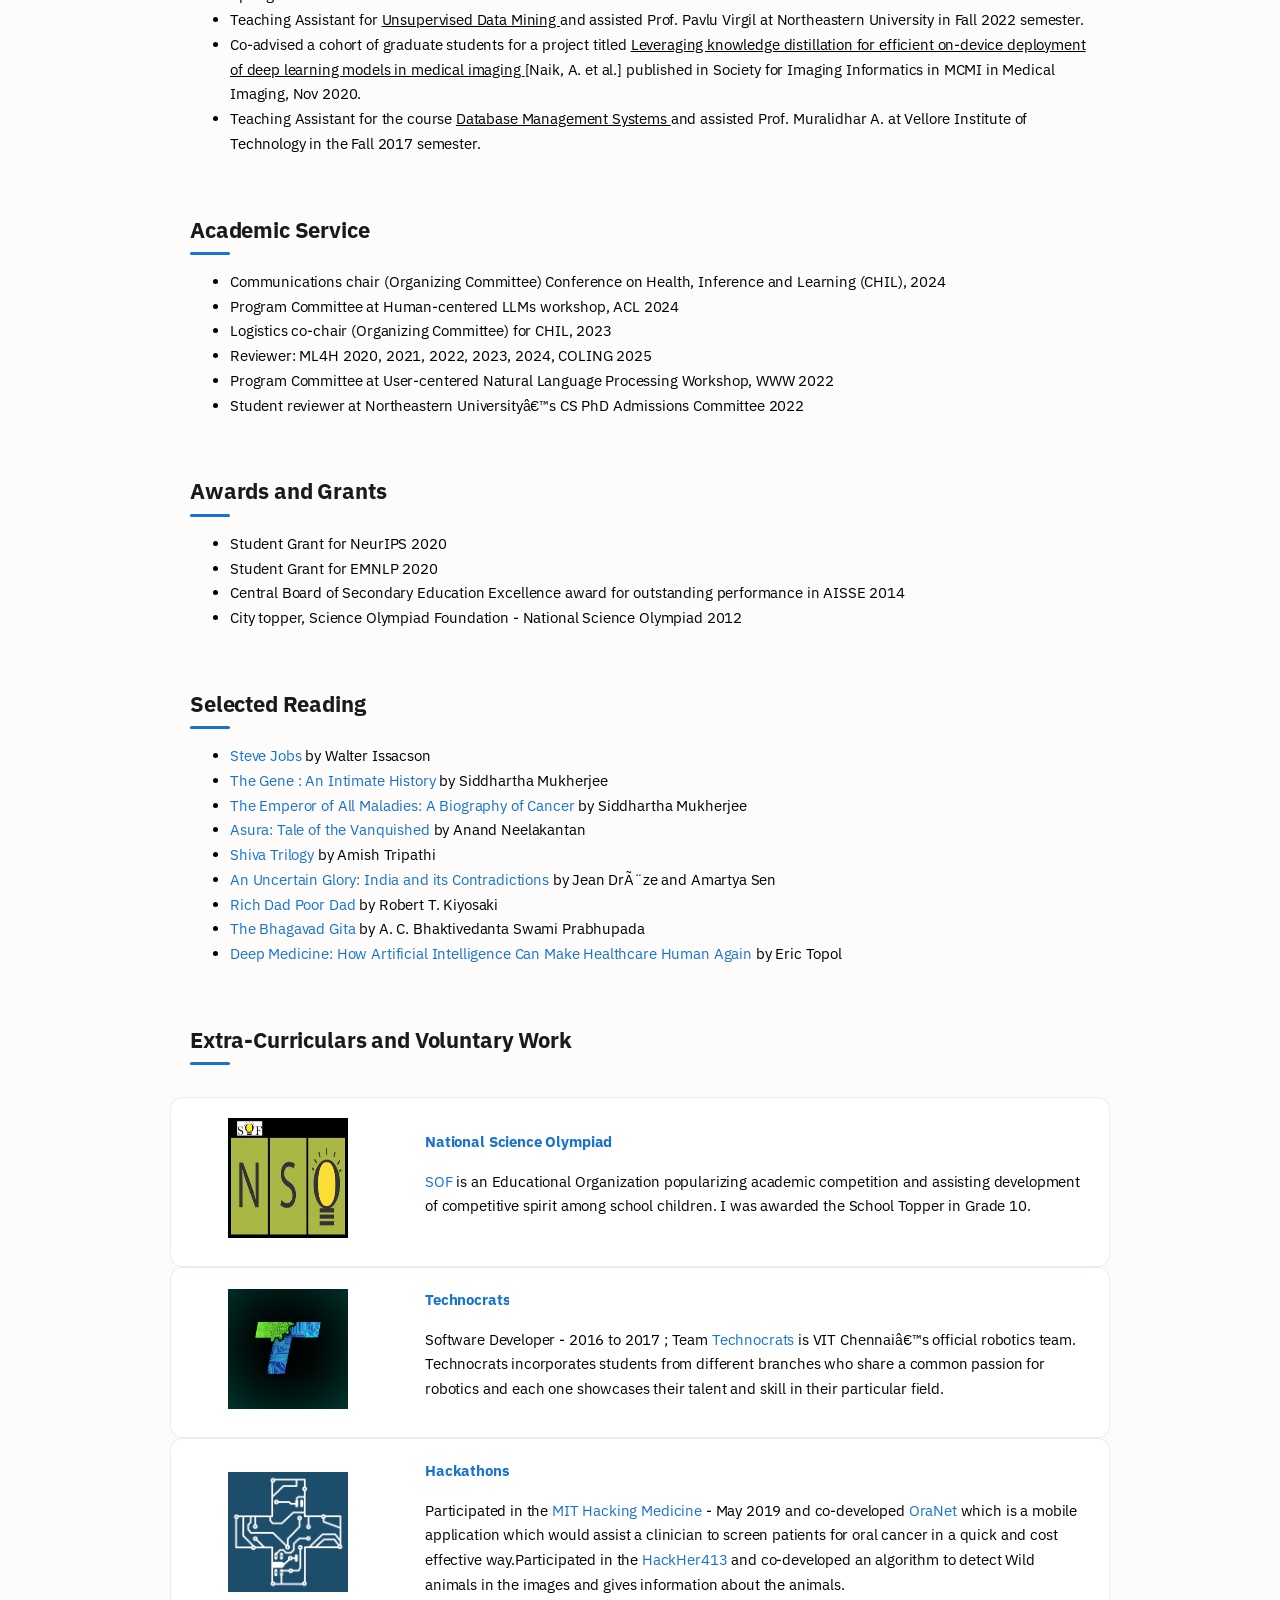
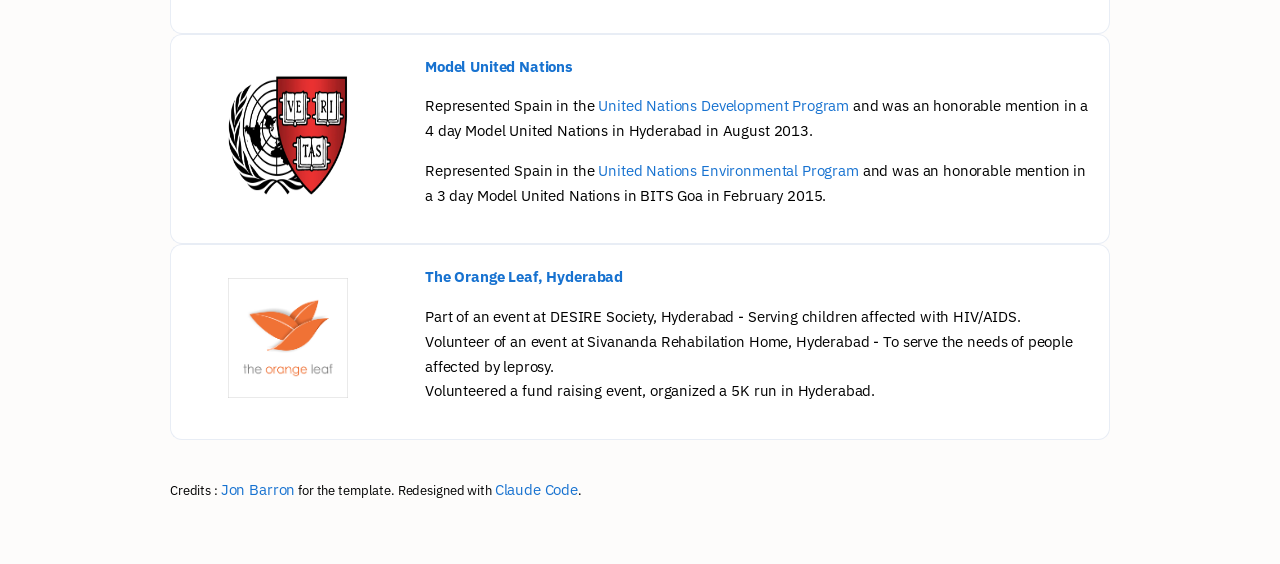
==== commit 21dd1c31: "Updated phd title" ====
--- a/index.html
+++ b/index.html
@@ -168,10 +168,10 @@
                     }
                   </style>
                   <p>
-                    I recently graduated with a Ph.D. at <a href="https://www.khoury.northeastern.edu/">Khoury College of
+                    I recently graduated with a Ph.D. from <a href="https://www.khoury.northeastern.edu/">Khoury College of
                     Computer Science</a> advised by <a href="https://www.saiph.org/">Prof. Saiph Savage</a>
-                    and a member of the  <a href="https://civicai.khoury.northeastern.edu/">Civic A.I. Lab.</a>
-                    I interned at Stanford School of Medicine,
+                    While at Khoury, I was a member of the  <a href="https://civicai.khoury.northeastern.edu/">Civic A.I. Lab.</a>
+                    During my Ph.D., I interned at Stanford School of Medicine,
                     <a href="https://shahlab.stanford.edu/">Shah Lab</a> advised by
                     <a href="https://web.stanford.edu/~jfries/">Jason Fries</a>.
                     I had a fun summer '23 interning  at Allen Institute for AI advised by
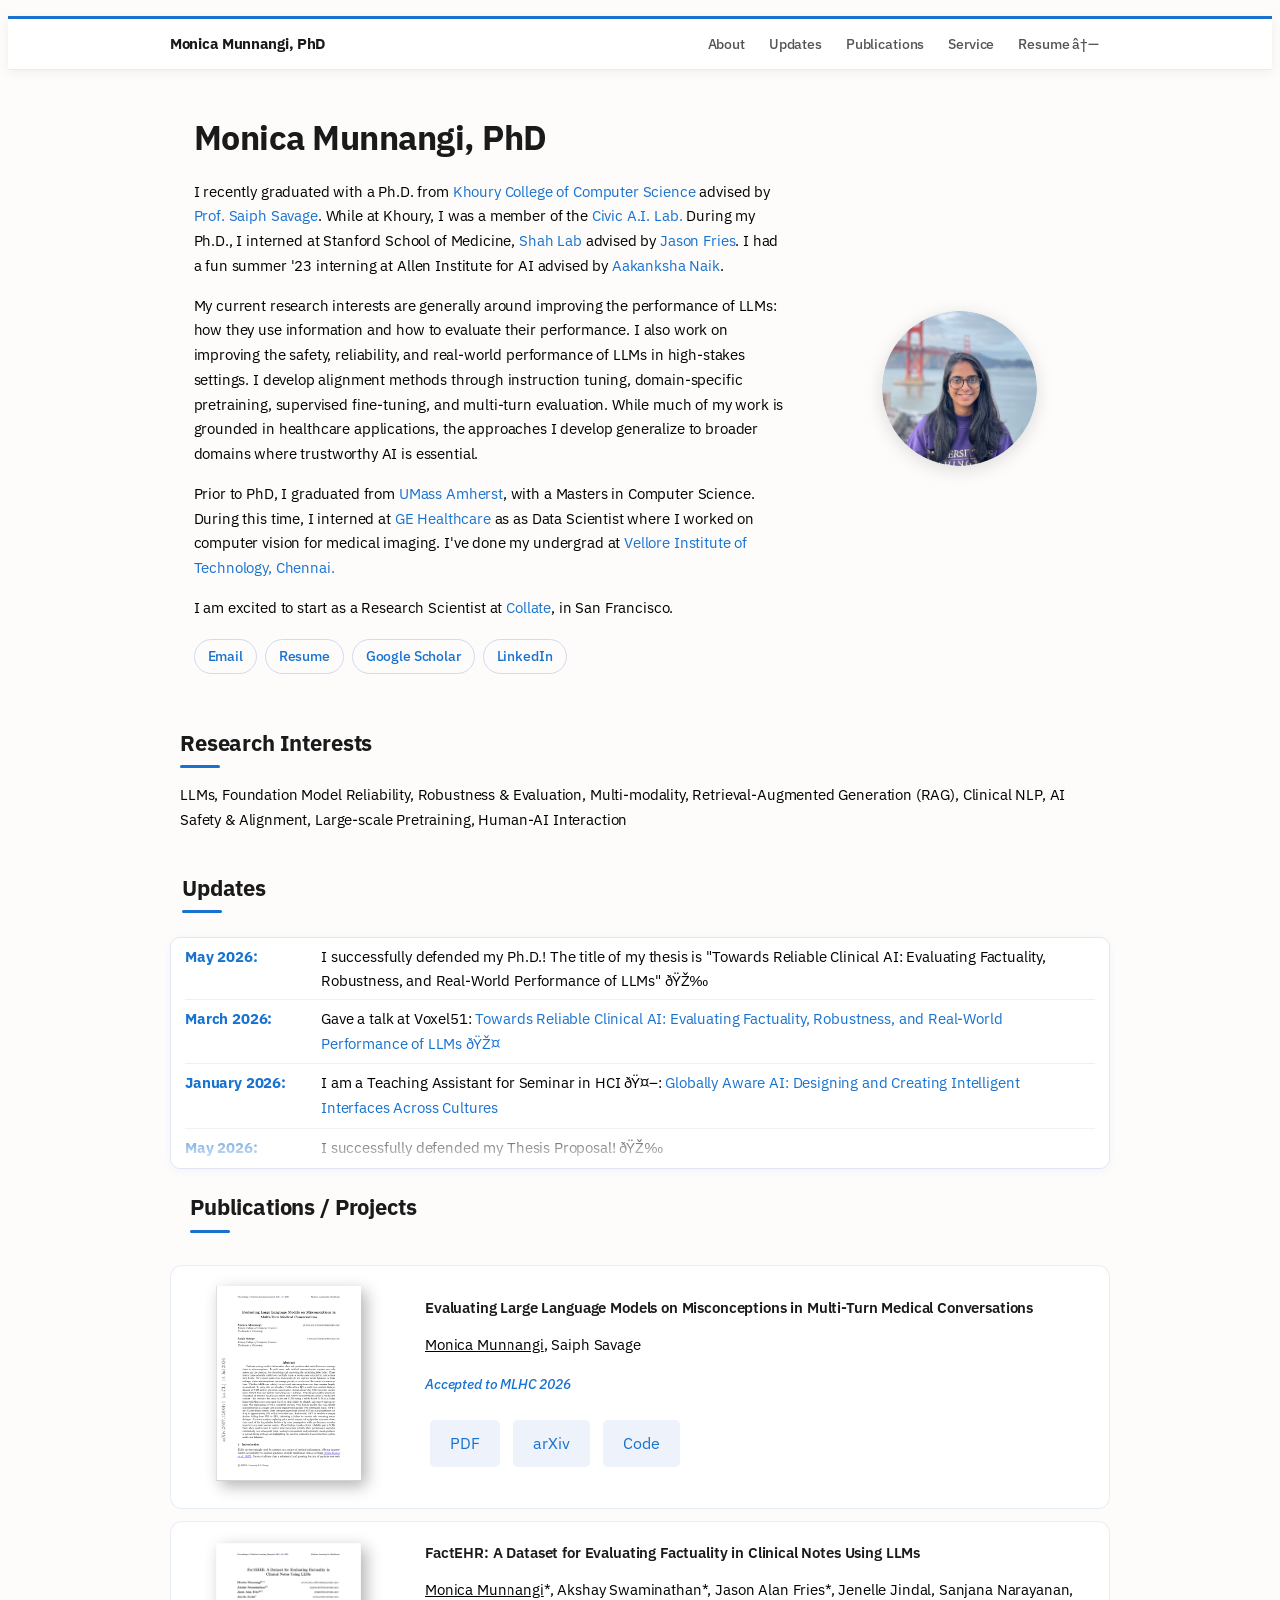
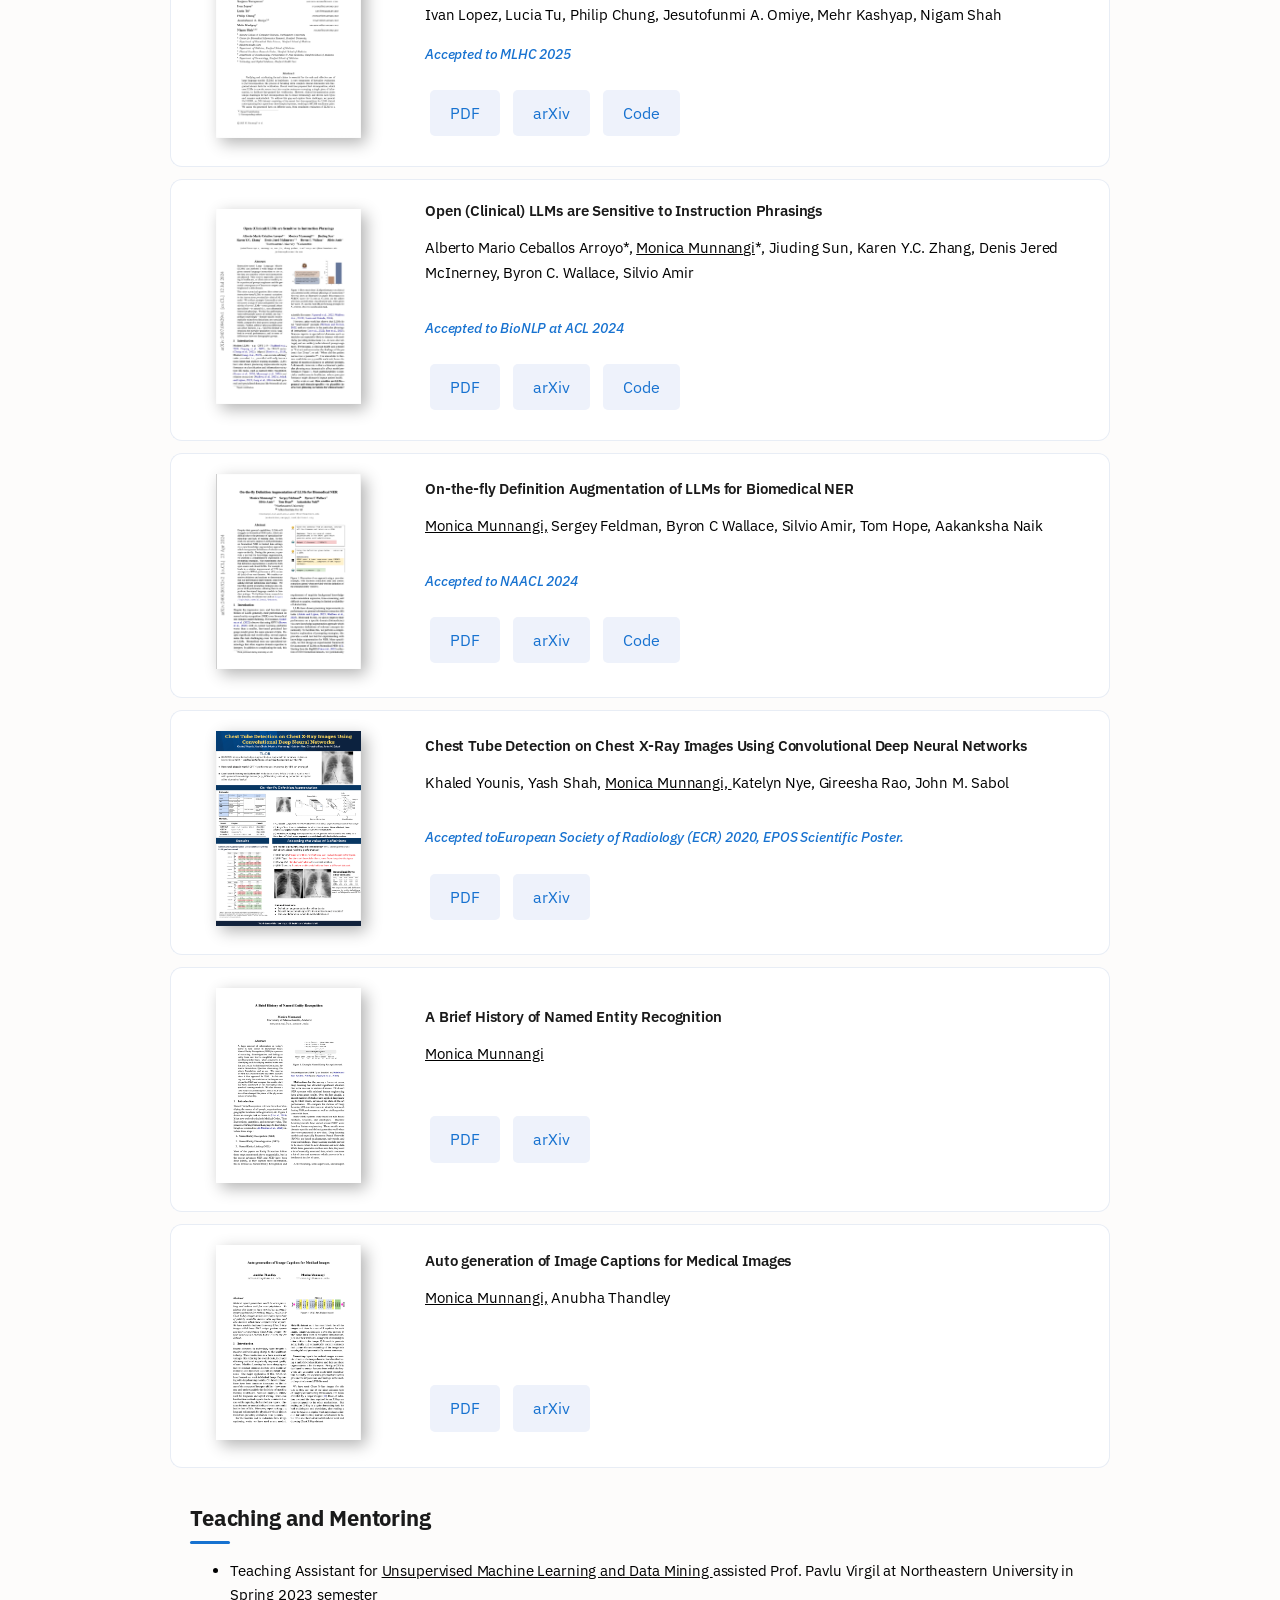
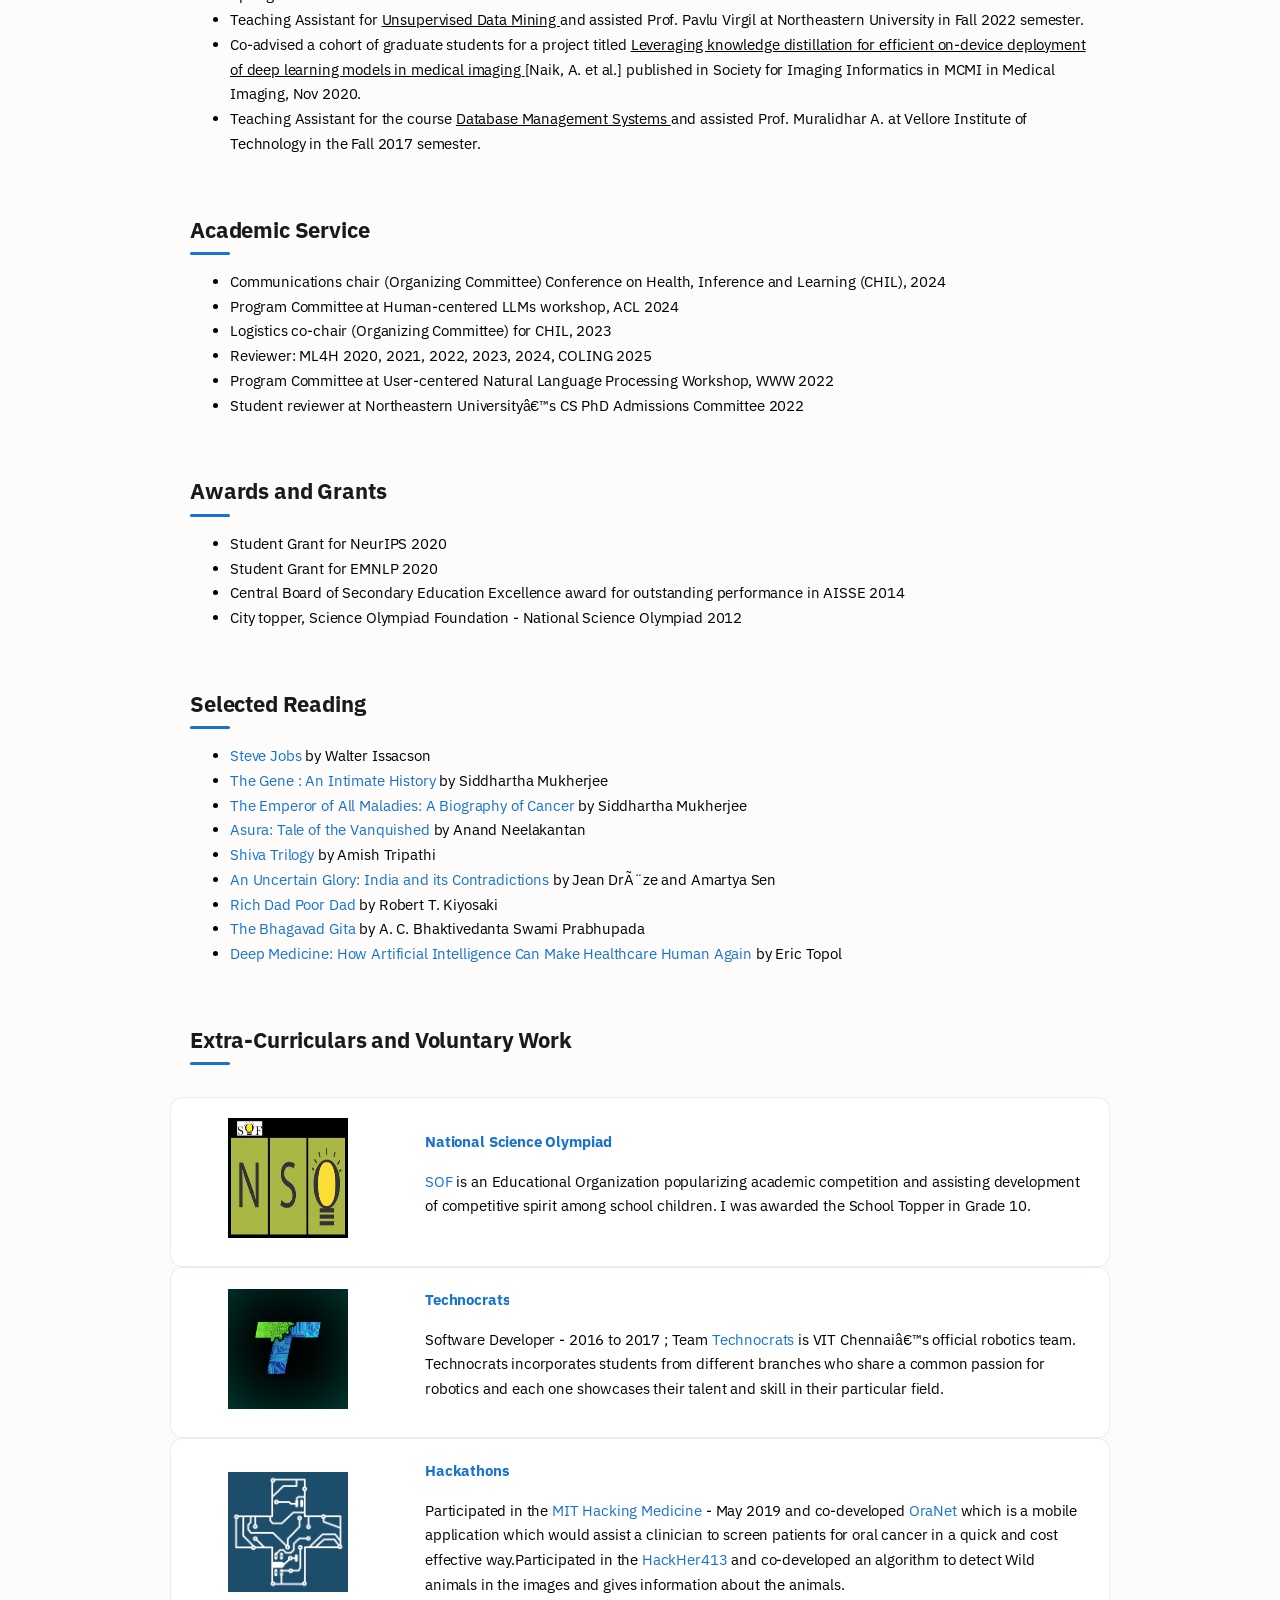
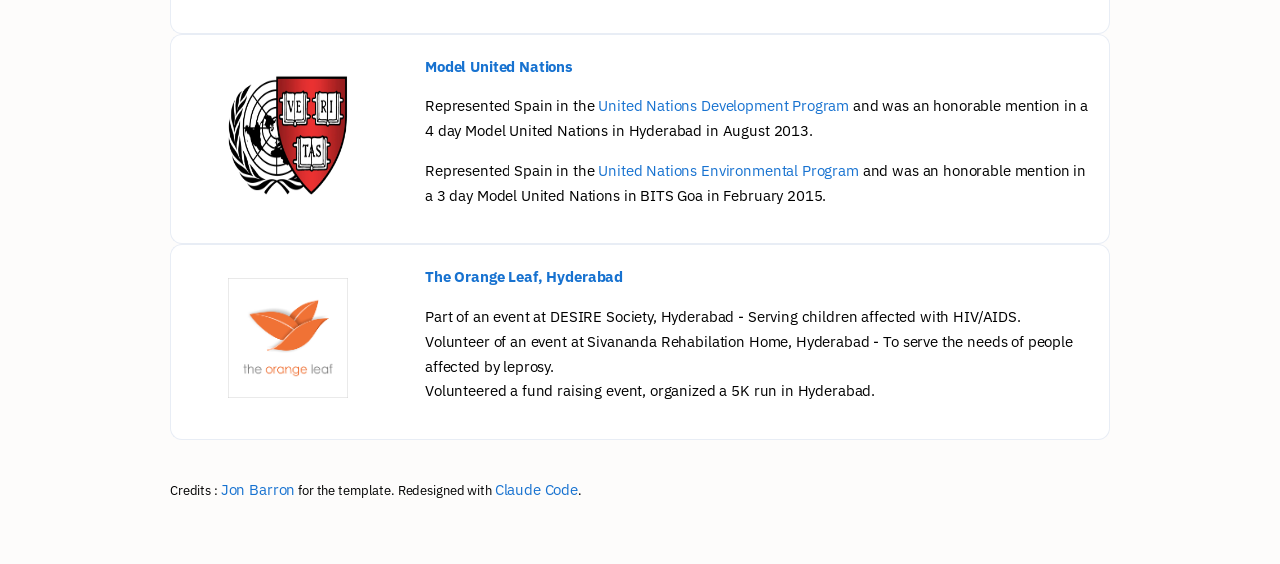
==== commit d86d6e3e: "Updated phd title" ====
--- a/index.html
+++ b/index.html
@@ -169,7 +169,7 @@
                   </style>
                   <p>
                     I recently graduated with a Ph.D. from <a href="https://www.khoury.northeastern.edu/">Khoury College of
-                    Computer Science</a> advised by <a href="https://www.saiph.org/">Prof. Saiph Savage</a>
+                    Computer Science</a> advised by <a href="https://www.saiph.org/">Prof. Saiph Savage</a>.
                     While at Khoury, I was a member of the  <a href="https://civicai.khoury.northeastern.edu/">Civic A.I. Lab.</a>
                     During my Ph.D., I interned at Stanford School of Medicine,
                     <a href="https://shahlab.stanford.edu/">Shah Lab</a> advised by
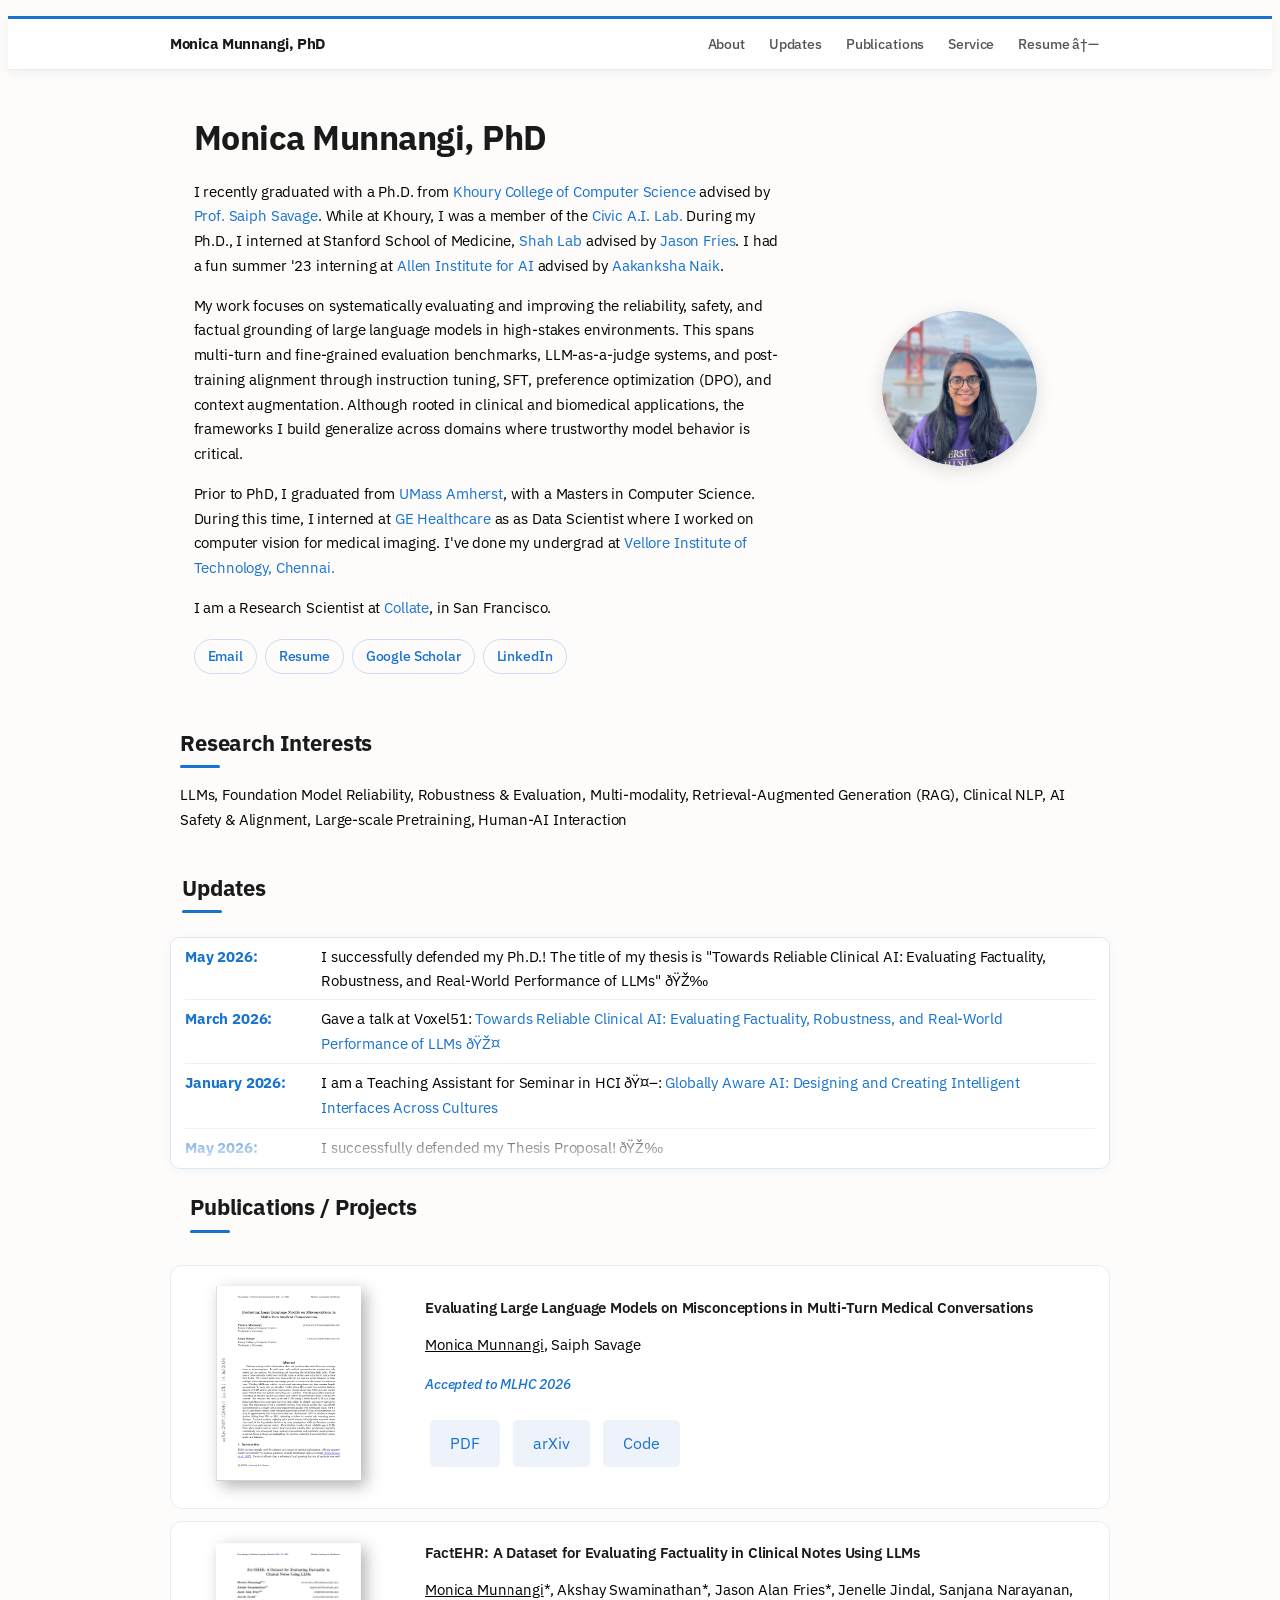
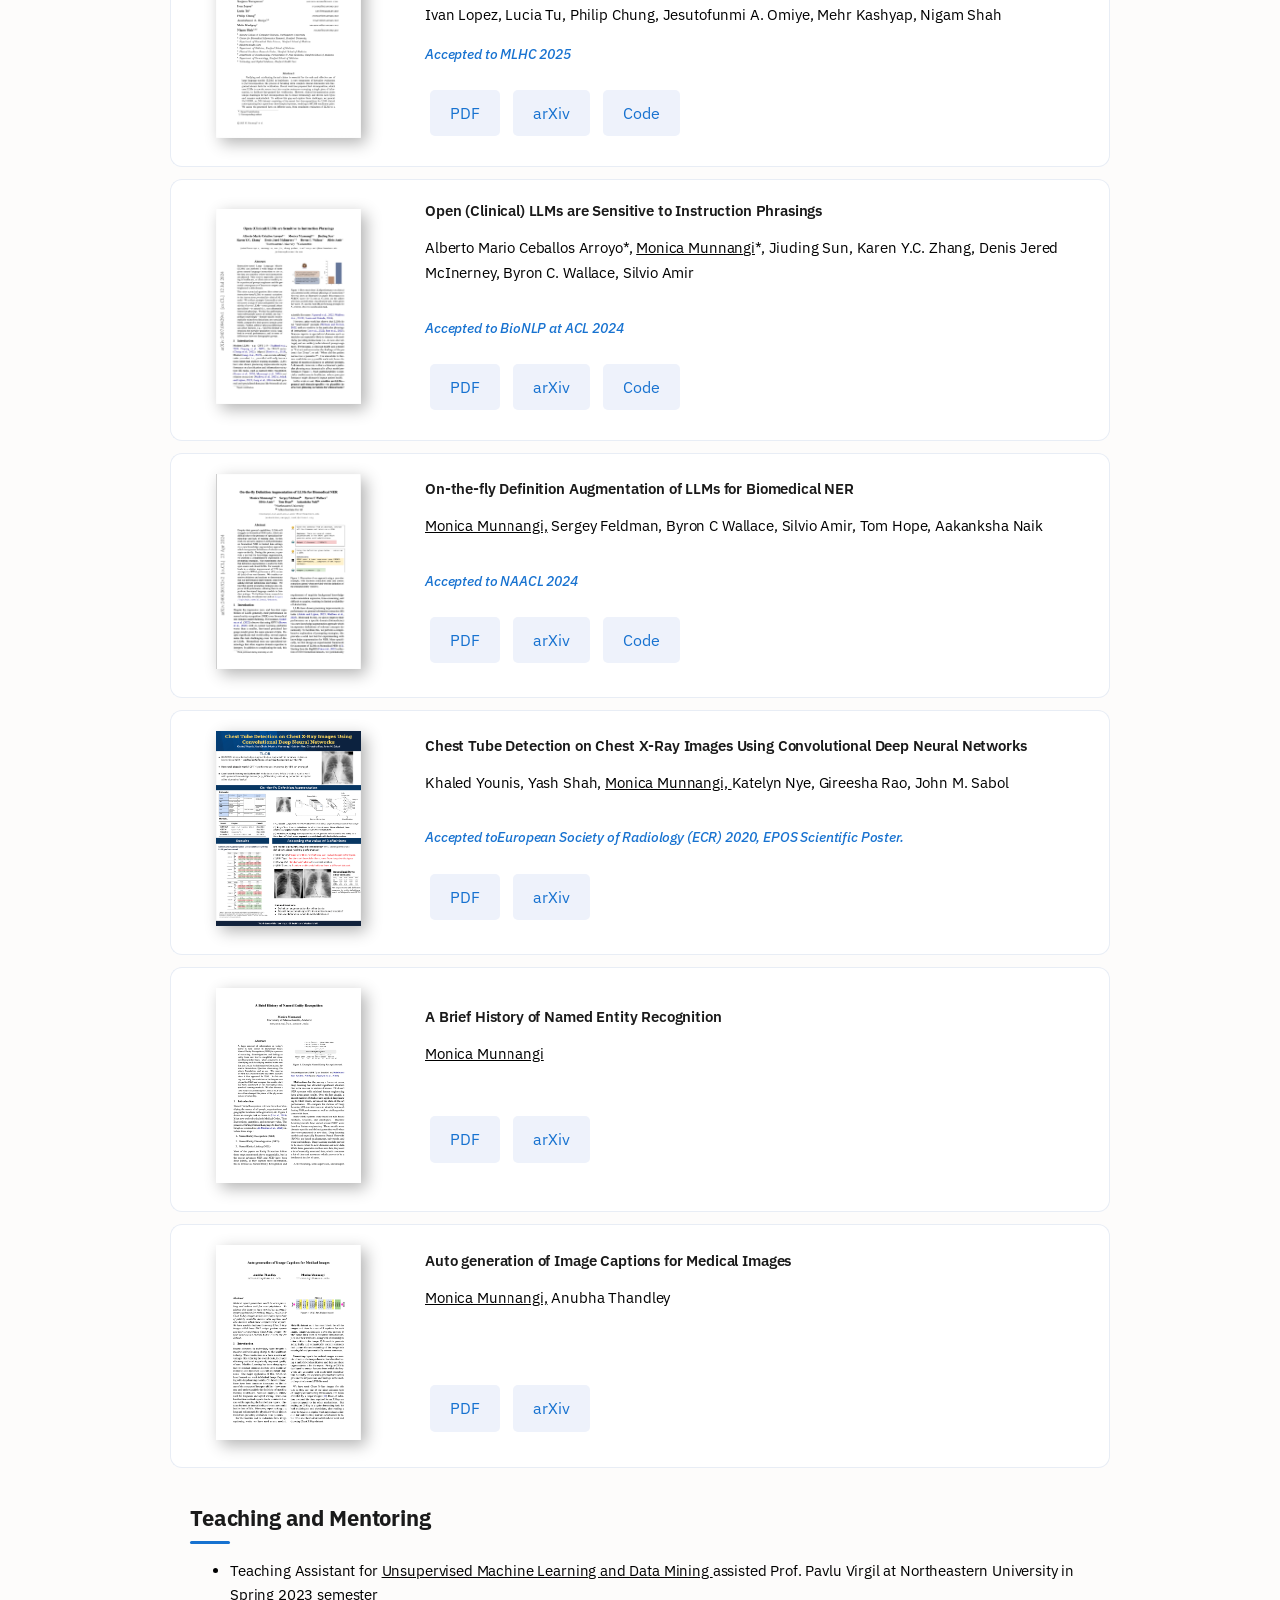
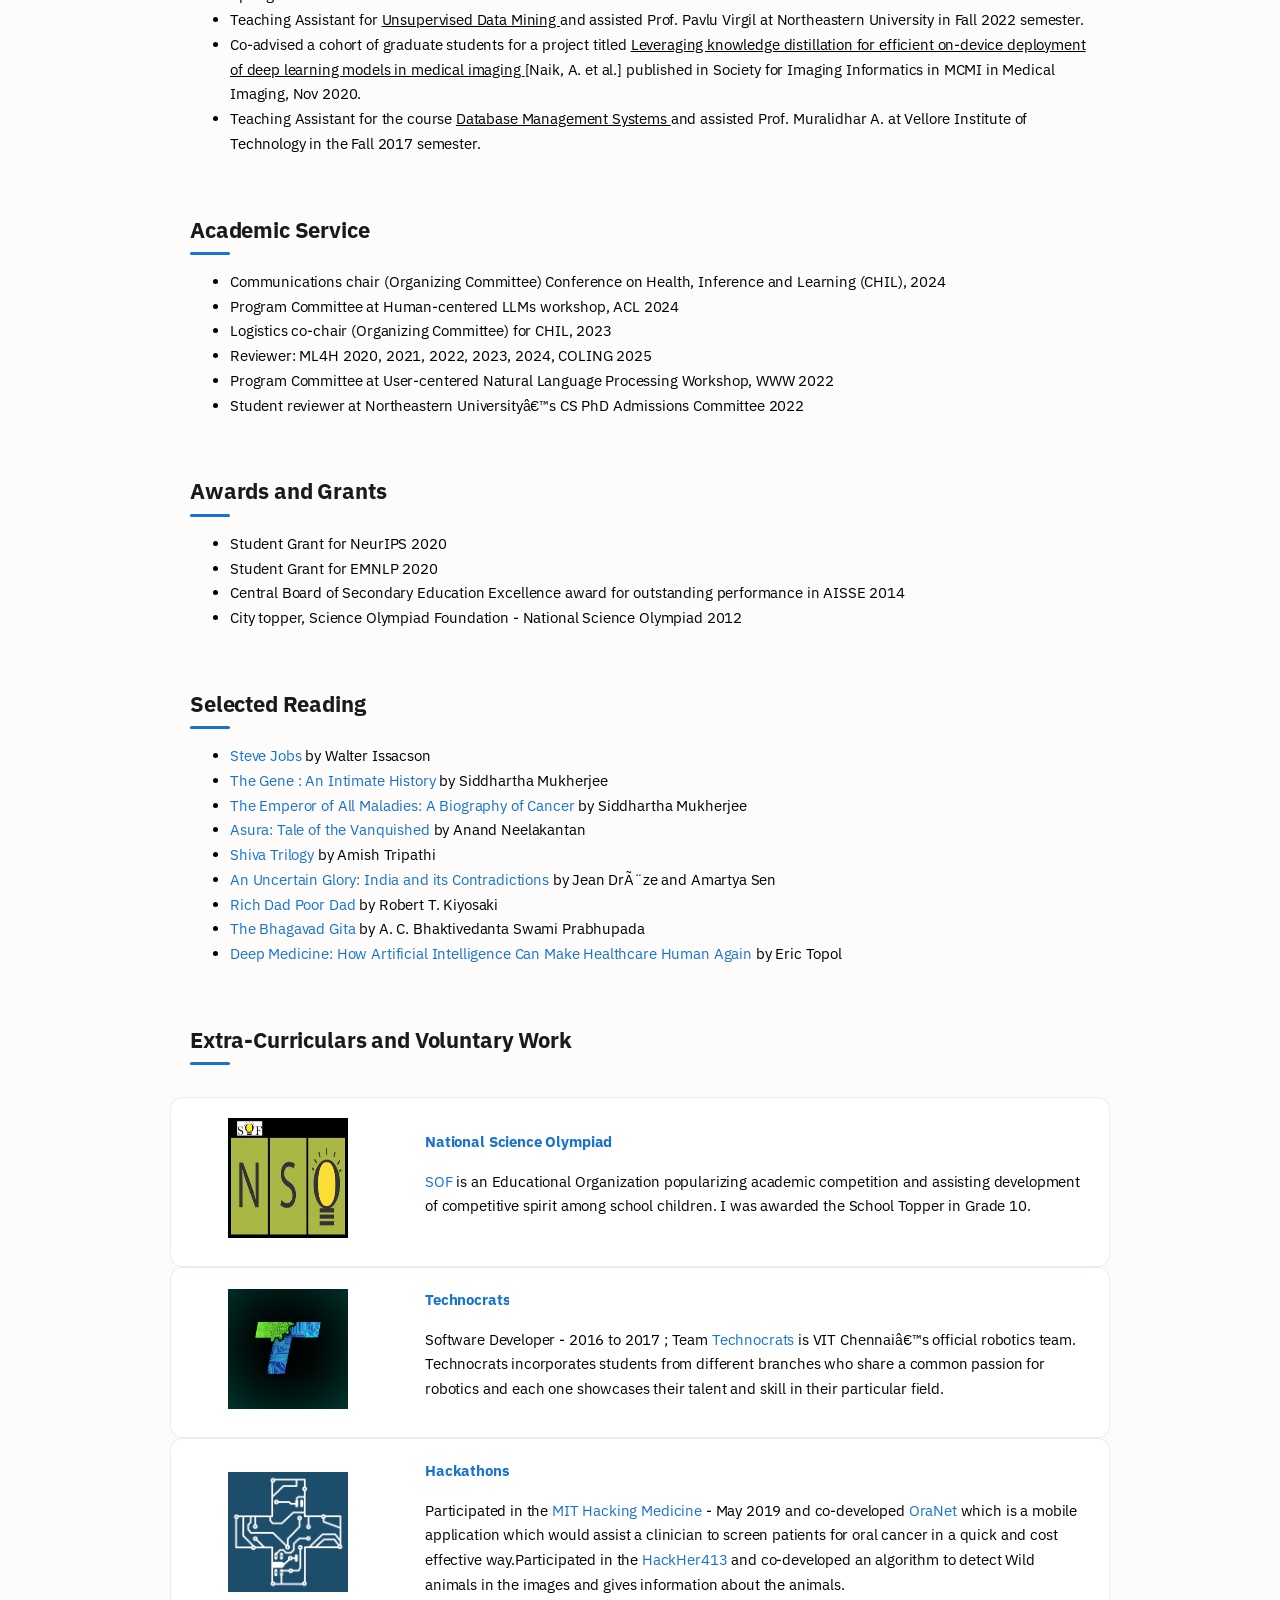
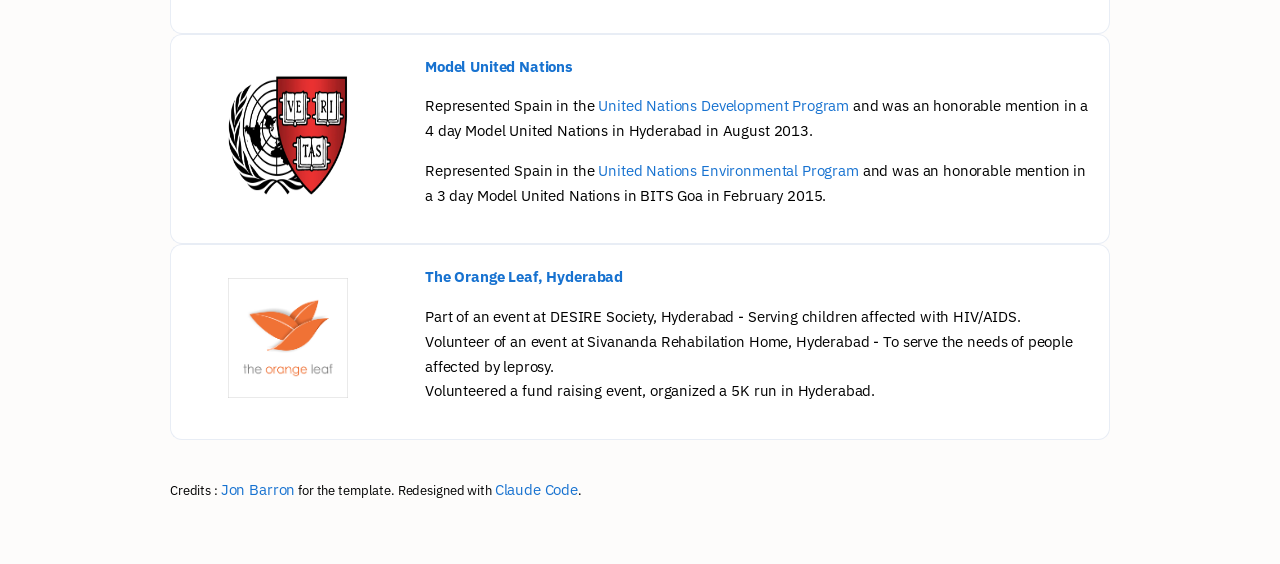
==== commit 6a5fda65: "Updated phd title" ====
--- a/index.html
+++ b/index.html
@@ -174,15 +174,13 @@
                     During my Ph.D., I interned at Stanford School of Medicine,
                     <a href="https://shahlab.stanford.edu/">Shah Lab</a> advised by
                     <a href="https://web.stanford.edu/~jfries/">Jason Fries</a>.
-                    I had a fun summer '23 interning  at Allen Institute for AI advised by
+                    I had a fun summer '23 interning  at <a href="https://allenai.org/">Allen Institute for AI </a> advised by
                     <a href="https://www.cs.cmu.edu/~anaik/">Aakanksha Naik</a>.
                   </p>
                   <p>
-                    My current research interests are generally around improving the performance of LLMs: how they use information and how to evaluate their performance.
-                    I also work on improving the safety, reliability, and real-world performance of LLMs in high-stakes settings.
-                    I develop alignment methods through instruction tuning, domain-specific pretraining, supervised fine-tuning, and multi-turn evaluation.
-                    While much of my work is grounded in healthcare applications, the approaches I develop generalize to broader domains where trustworthy AI is essential.
-
+                    My work focuses on systematically evaluating and improving the reliability, safety, and factual grounding of large language models in high-stakes environments.
+                    This spans multi-turn and fine-grained evaluation benchmarks, LLM-as-a-judge systems, and post-training alignment through instruction tuning, SFT, preference optimization (DPO), and context augmentation.
+                    Although rooted in clinical and biomedical applications, the frameworks I build generalize across domains where trustworthy model behavior is critical.
                     </p>
                   <p>
                     Prior to PhD, I graduated from <a href="https://www.umass.edu/">UMass Amherst</a>, with a Masters in Computer
@@ -192,7 +190,7 @@
                   </p>
 
                   <p>
-                    I am excited to start as a Research Scientist at <a href="https://collate.com/company/about">Collate</a>, in San Francisco.
+                    I am a Research Scientist at <a href="https://collate.com/company/about">Collate</a>, in San Francisco.
                   </p>
 
                   <p style="margin-top:14px;">
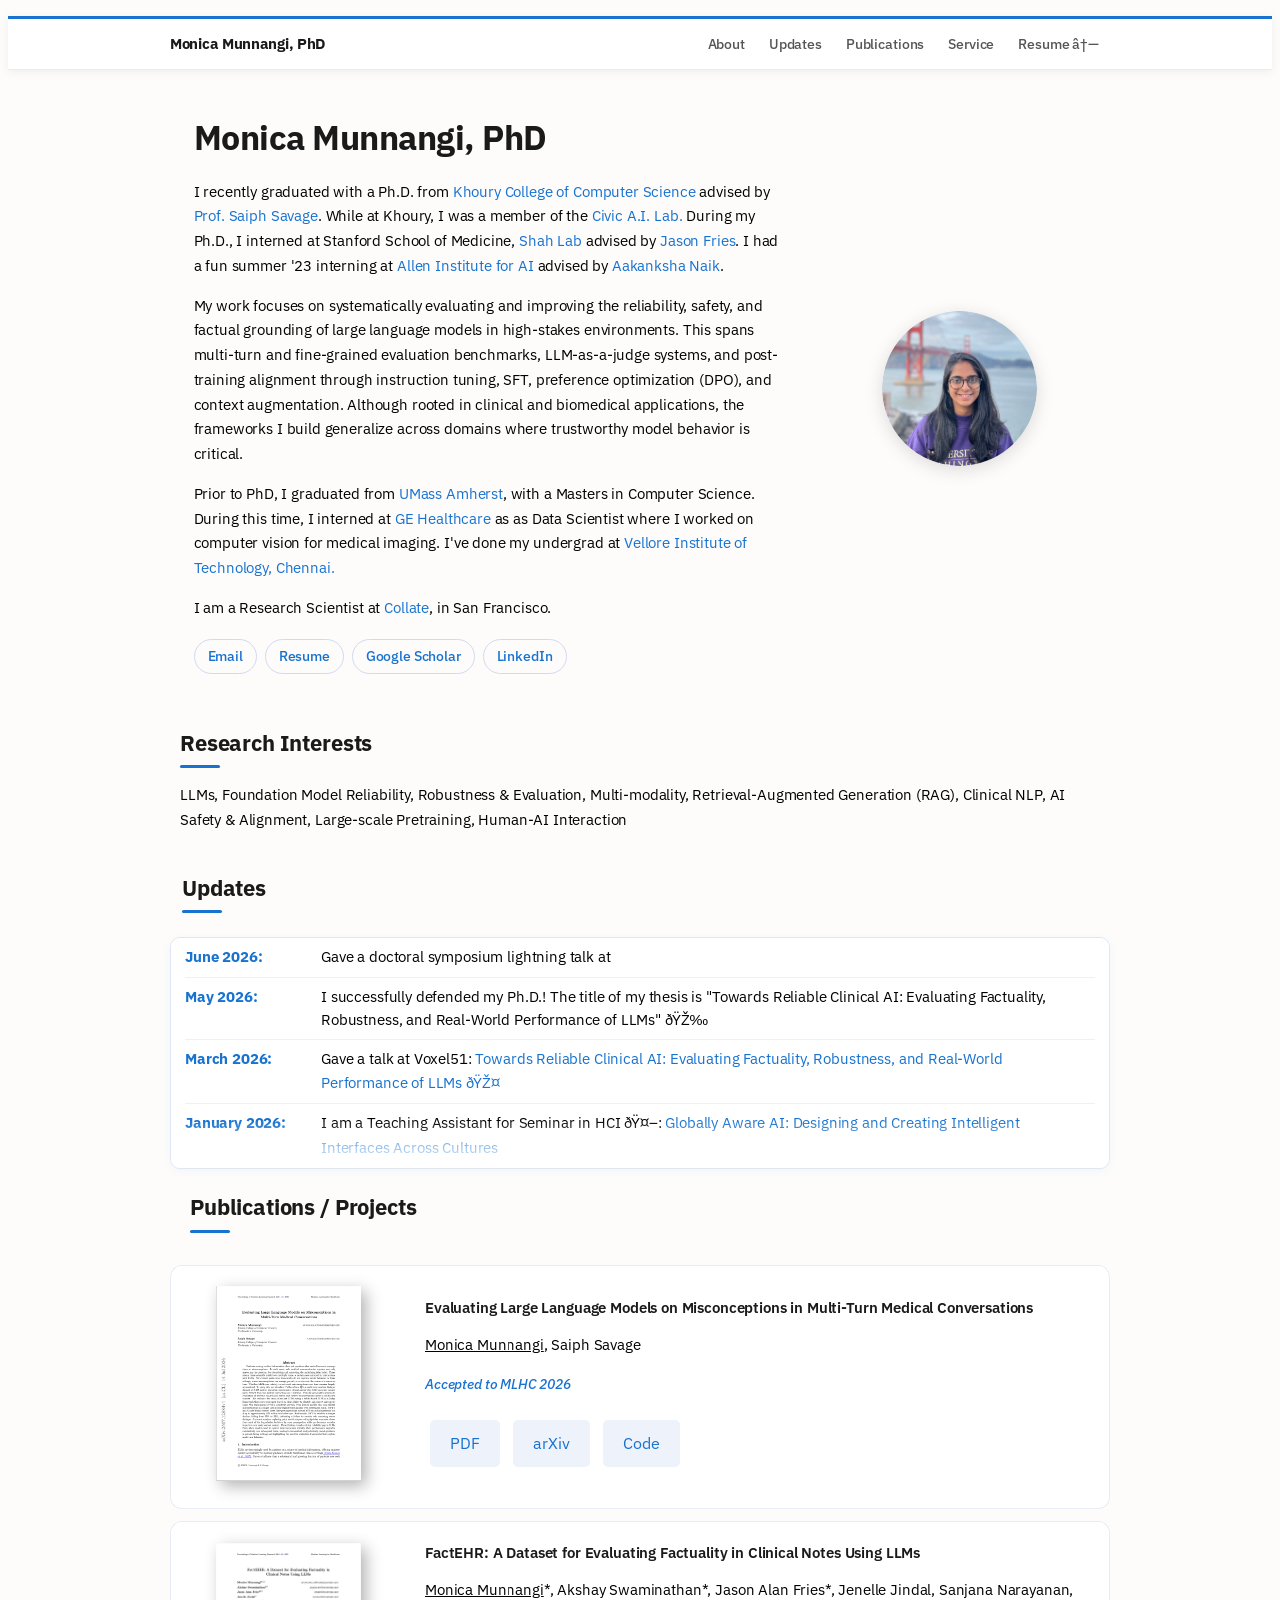
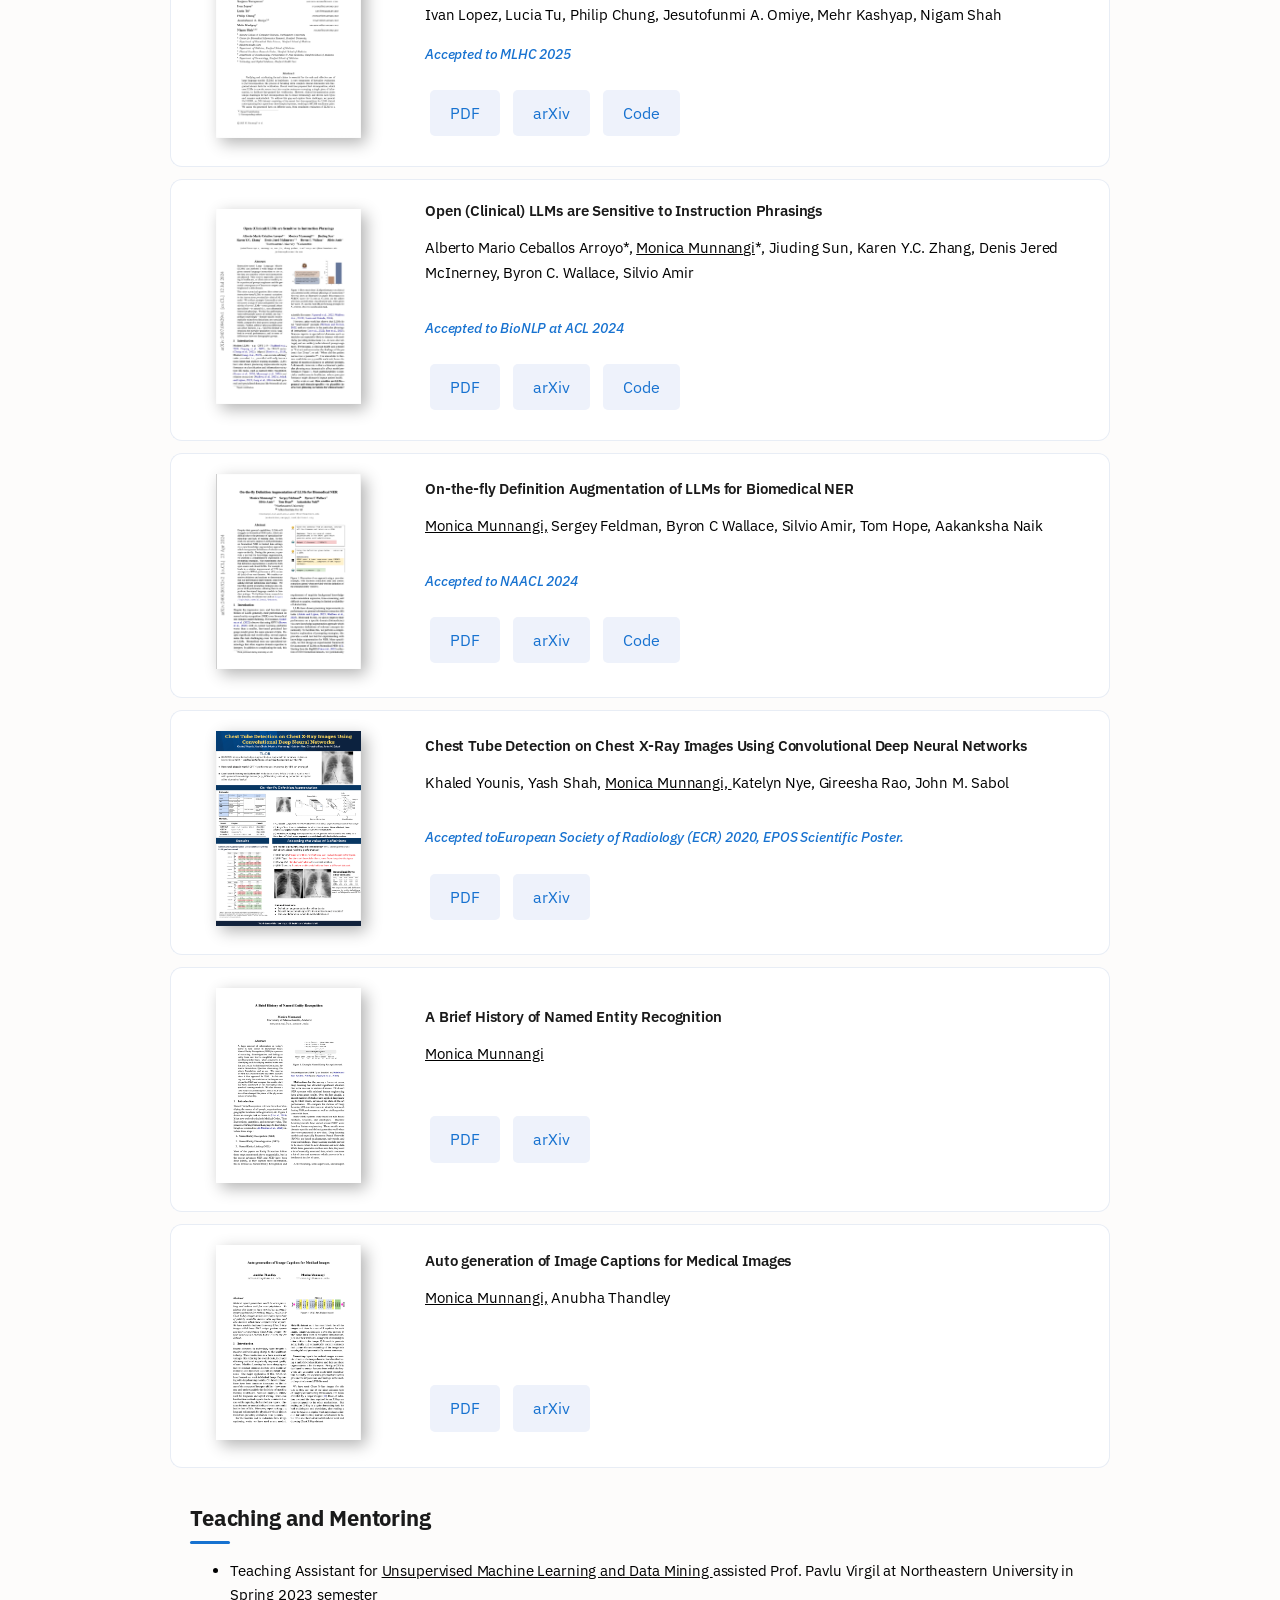
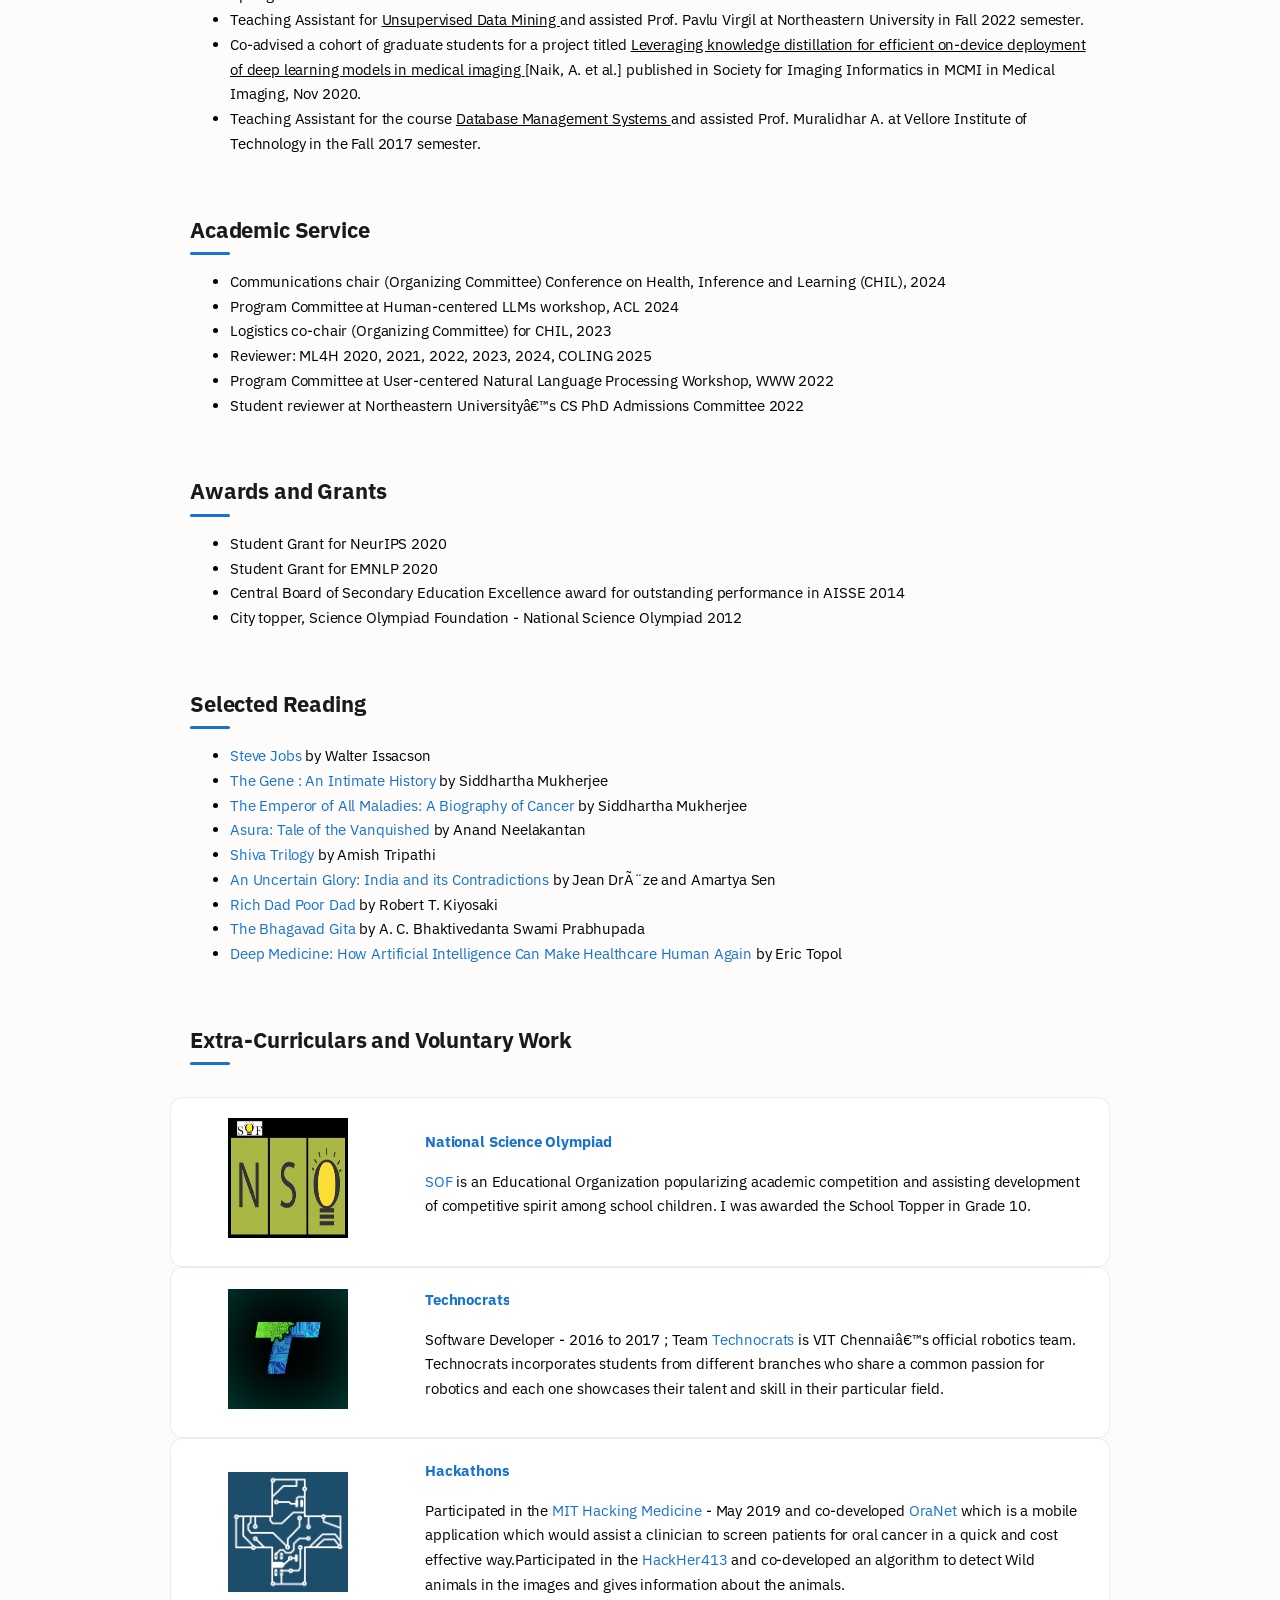
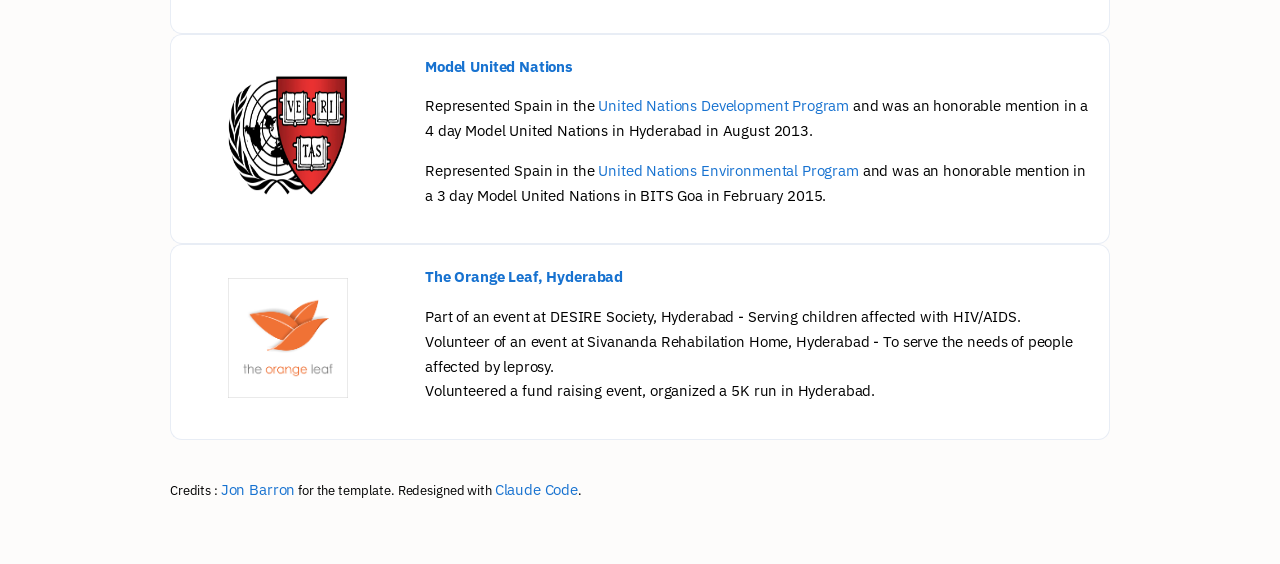
==== commit d2e89ed2: "Updated bio" ====
--- a/index.html
+++ b/index.html
@@ -233,6 +233,8 @@
           </table>
           <div class="updates-scroll-wrap">
           <table class="updates-table">
+            <tr><td><b>June 2026:</b></td><td>Gave a doctoral symposium lightning talk at <a href="https://chil.ahli.cc/" 🎉 </a>
+            </td></tr>
              <tr><td><b>May 2026:</b></td><td>I successfully defended my Ph.D.! The title of my thesis is "Towards Reliable Clinical AI: Evaluating Factuality, Robustness, and Real-World Performance of LLMs" 🎉</a>
             </td></tr>
             <tr><td><b>March 2026:</b></td><td>Gave a talk at Voxel51: <a href=https://www.youtube.com/watch?v=XrVO05ioENI</a>Towards Reliable Clinical AI: Evaluating Factuality, Robustness, and Real-World Performance of LLMs 🎤 </a>
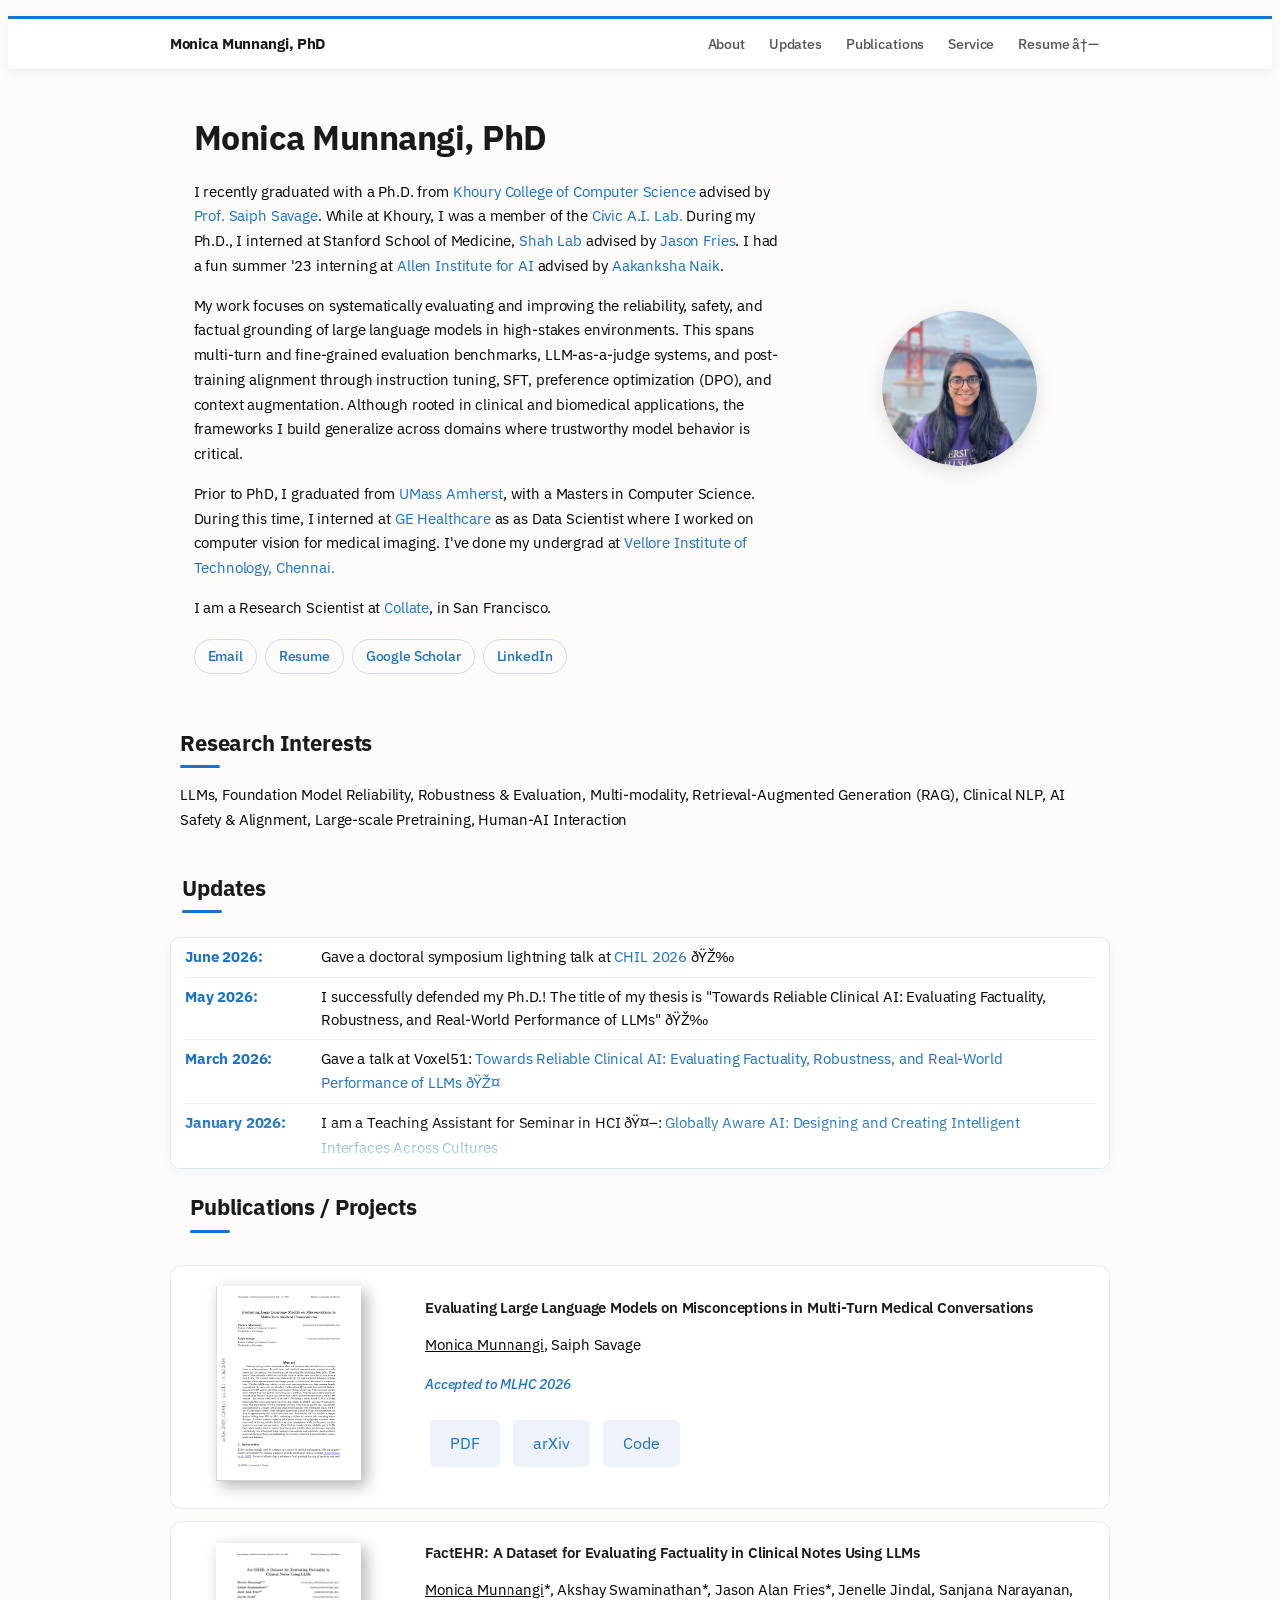
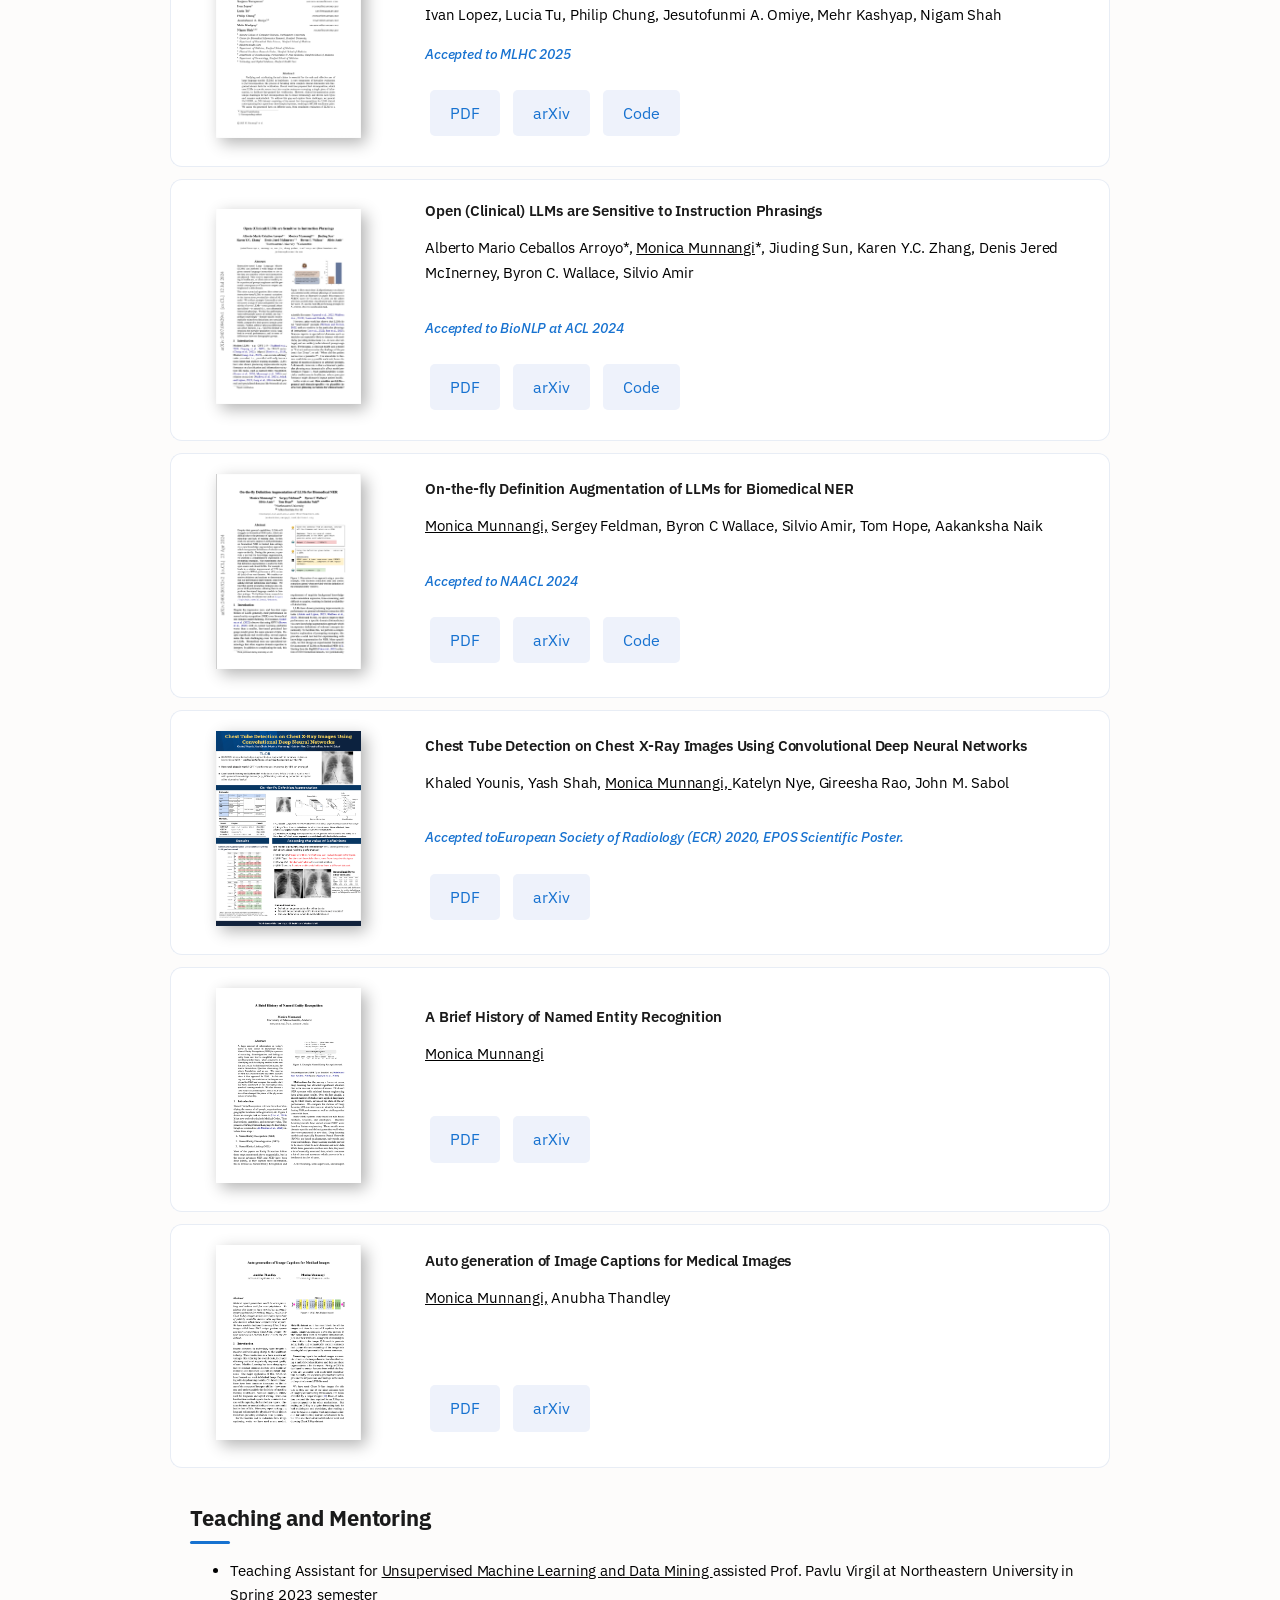
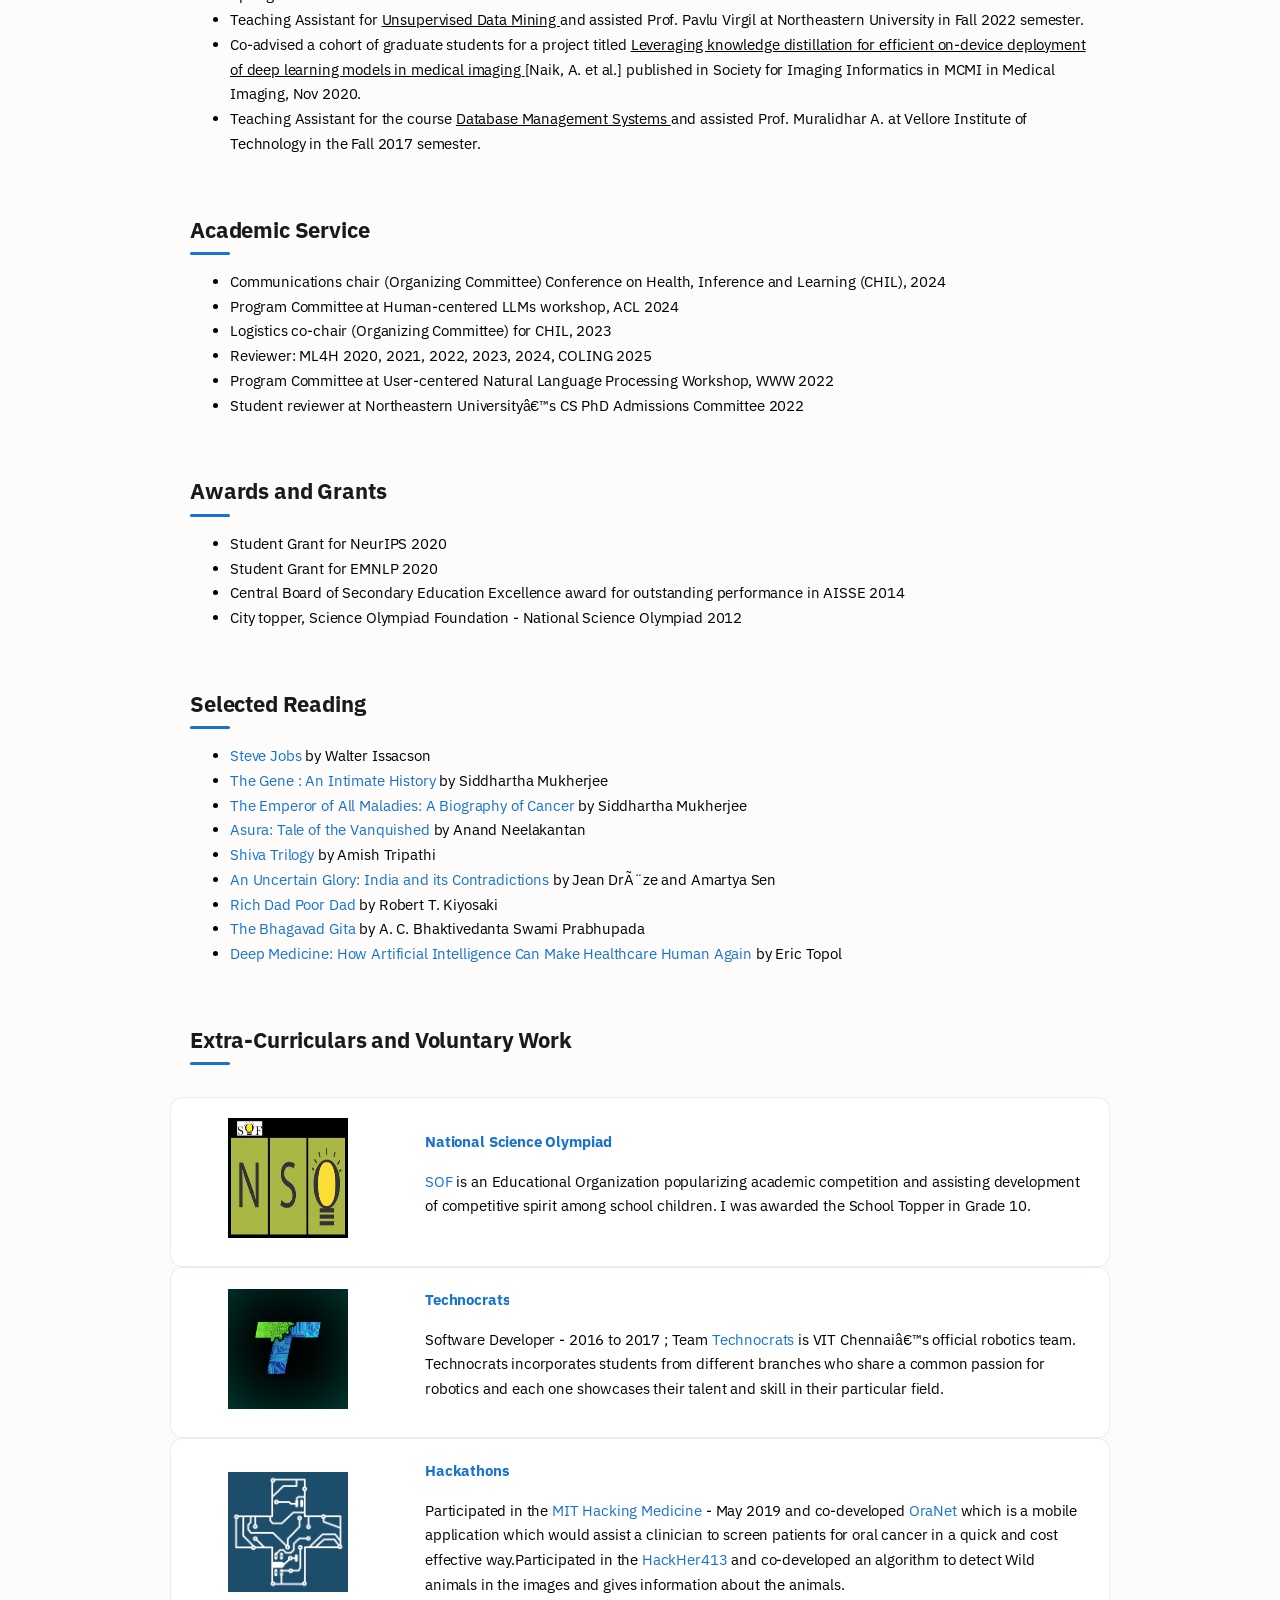
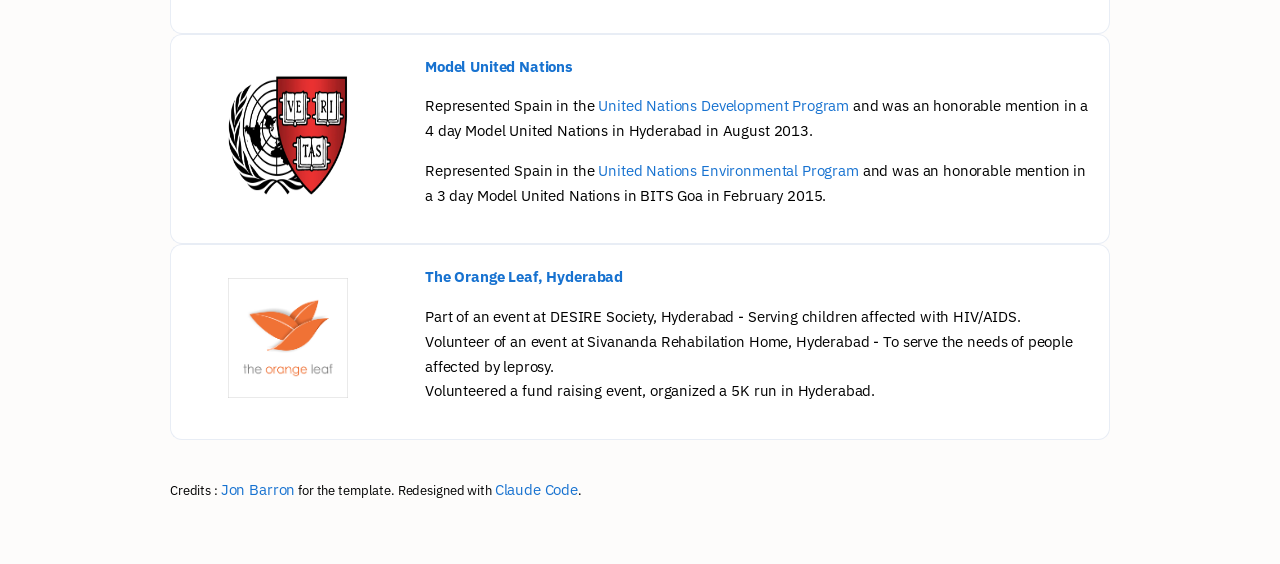
==== commit 35de6ffa: "Updated bio" ====
--- a/index.html
+++ b/index.html
@@ -233,8 +233,9 @@
           </table>
           <div class="updates-scroll-wrap">
           <table class="updates-table">
-            <tr><td><b>June 2026:</b></td><td>Gave a doctoral symposium lightning talk at <a href="https://chil.ahli.cc/" 🎉 </a>
-            </td></tr>
+            <tr>
+            <td><b>June 2026:</b></td><td>Gave a doctoral symposium lightning talk at <a href="https://chil.ahli.cc/">CHIL 2026</a> 🎉
+            </td> </tr>
              <tr><td><b>May 2026:</b></td><td>I successfully defended my Ph.D.! The title of my thesis is "Towards Reliable Clinical AI: Evaluating Factuality, Robustness, and Real-World Performance of LLMs" 🎉</a>
             </td></tr>
             <tr><td><b>March 2026:</b></td><td>Gave a talk at Voxel51: <a href=https://www.youtube.com/watch?v=XrVO05ioENI</a>Towards Reliable Clinical AI: Evaluating Factuality, Robustness, and Real-World Performance of LLMs 🎤 </a>
